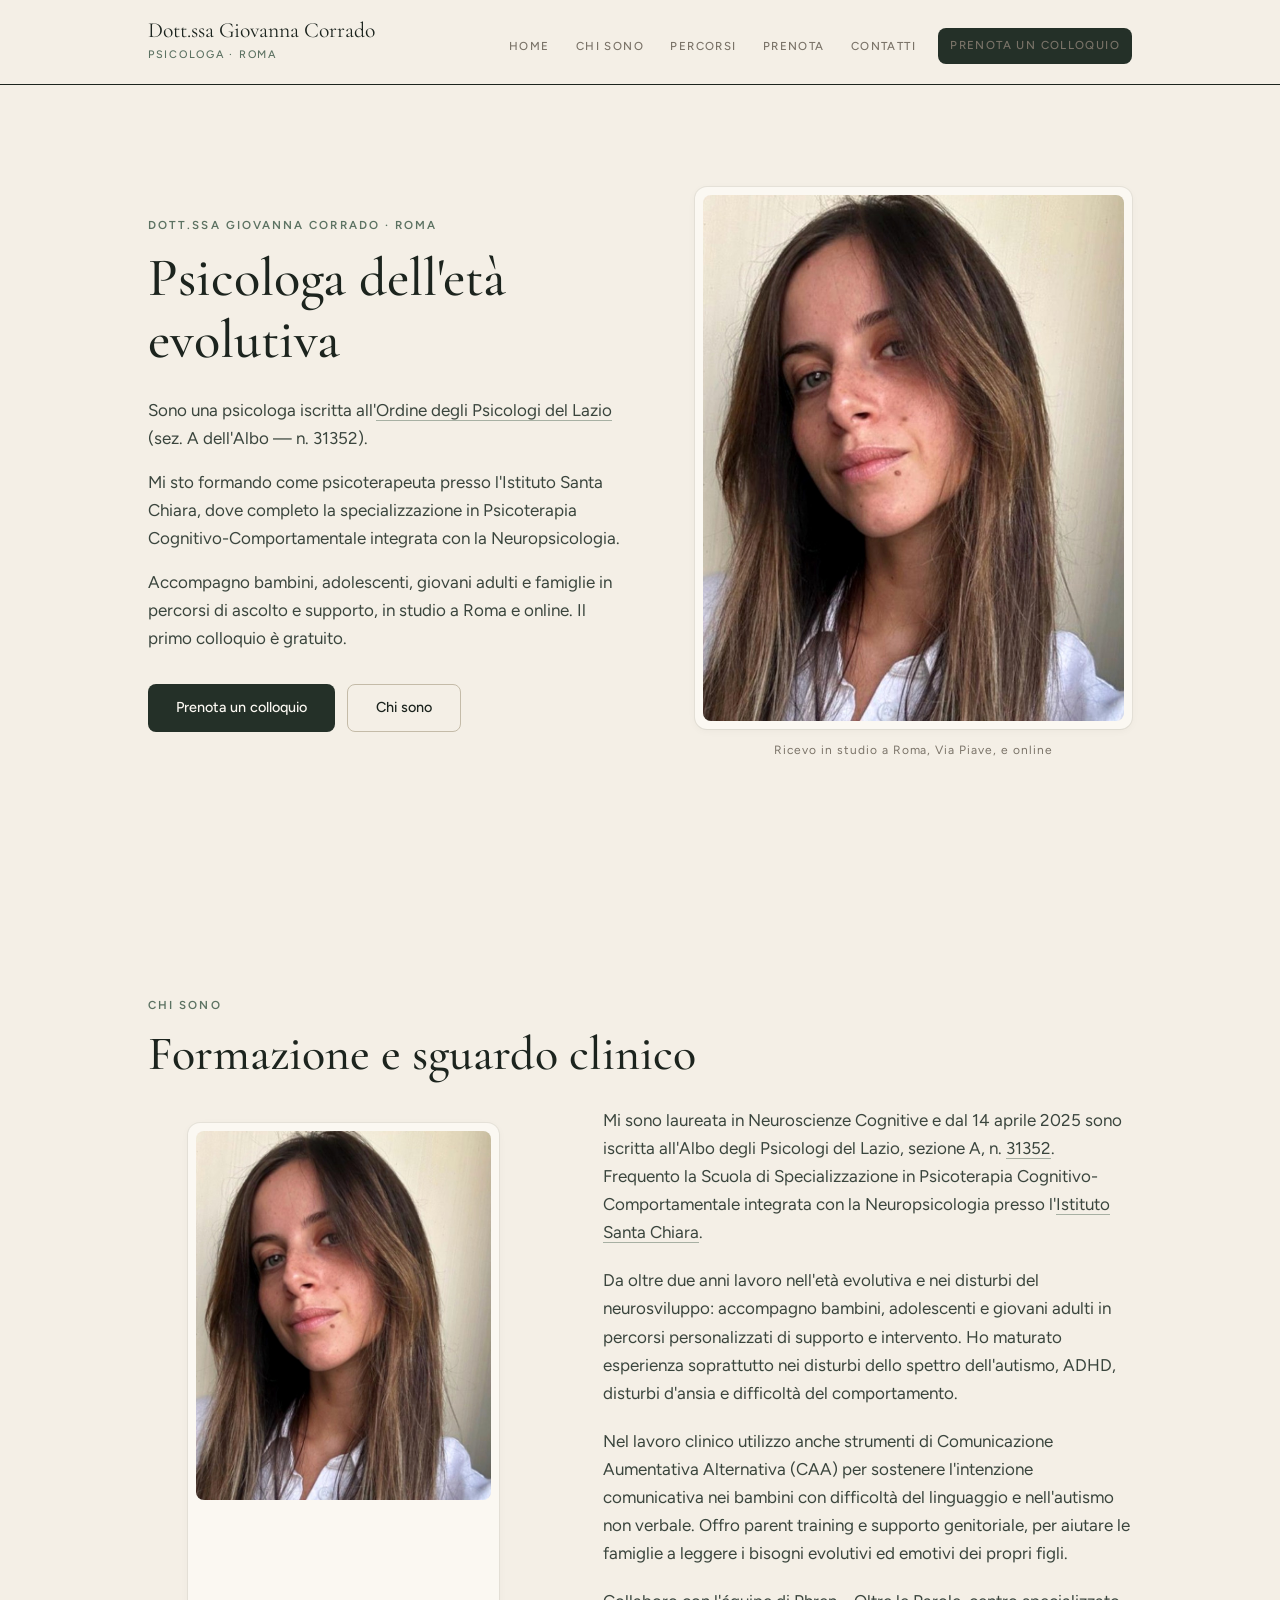
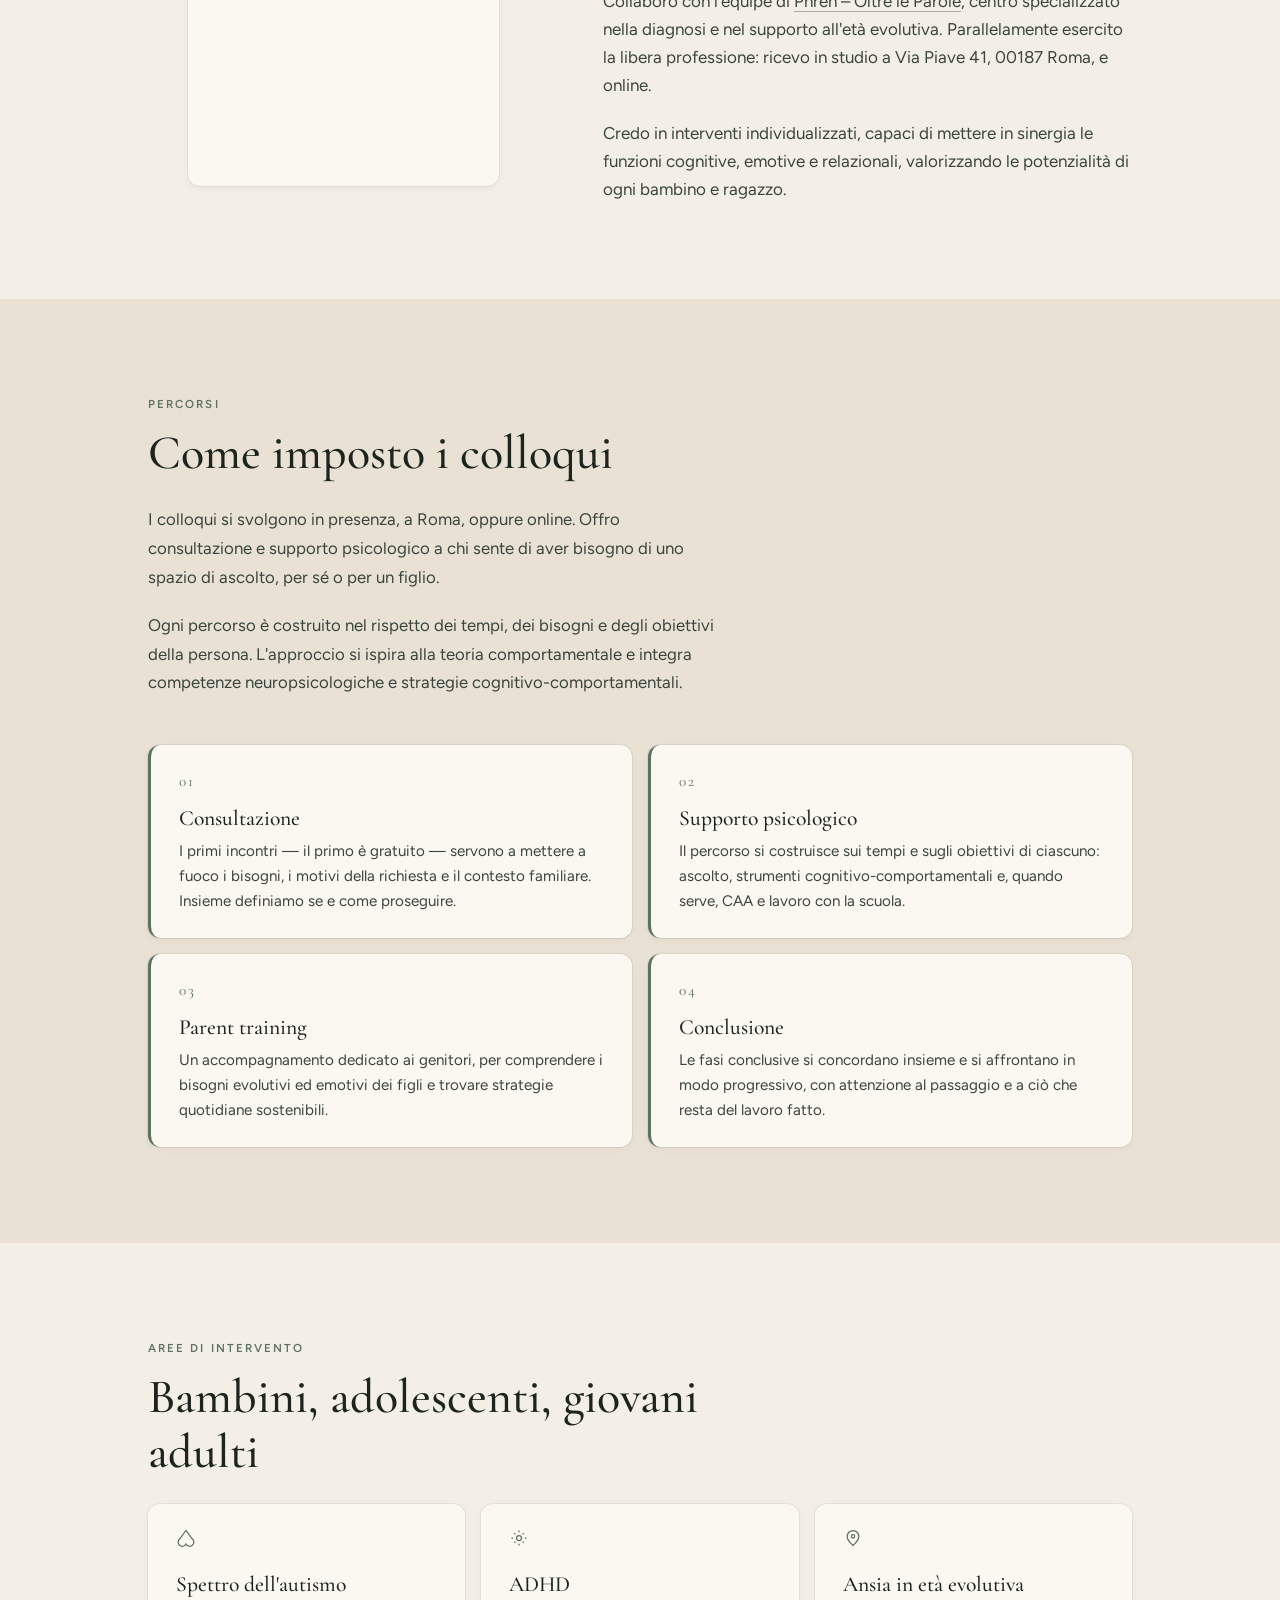
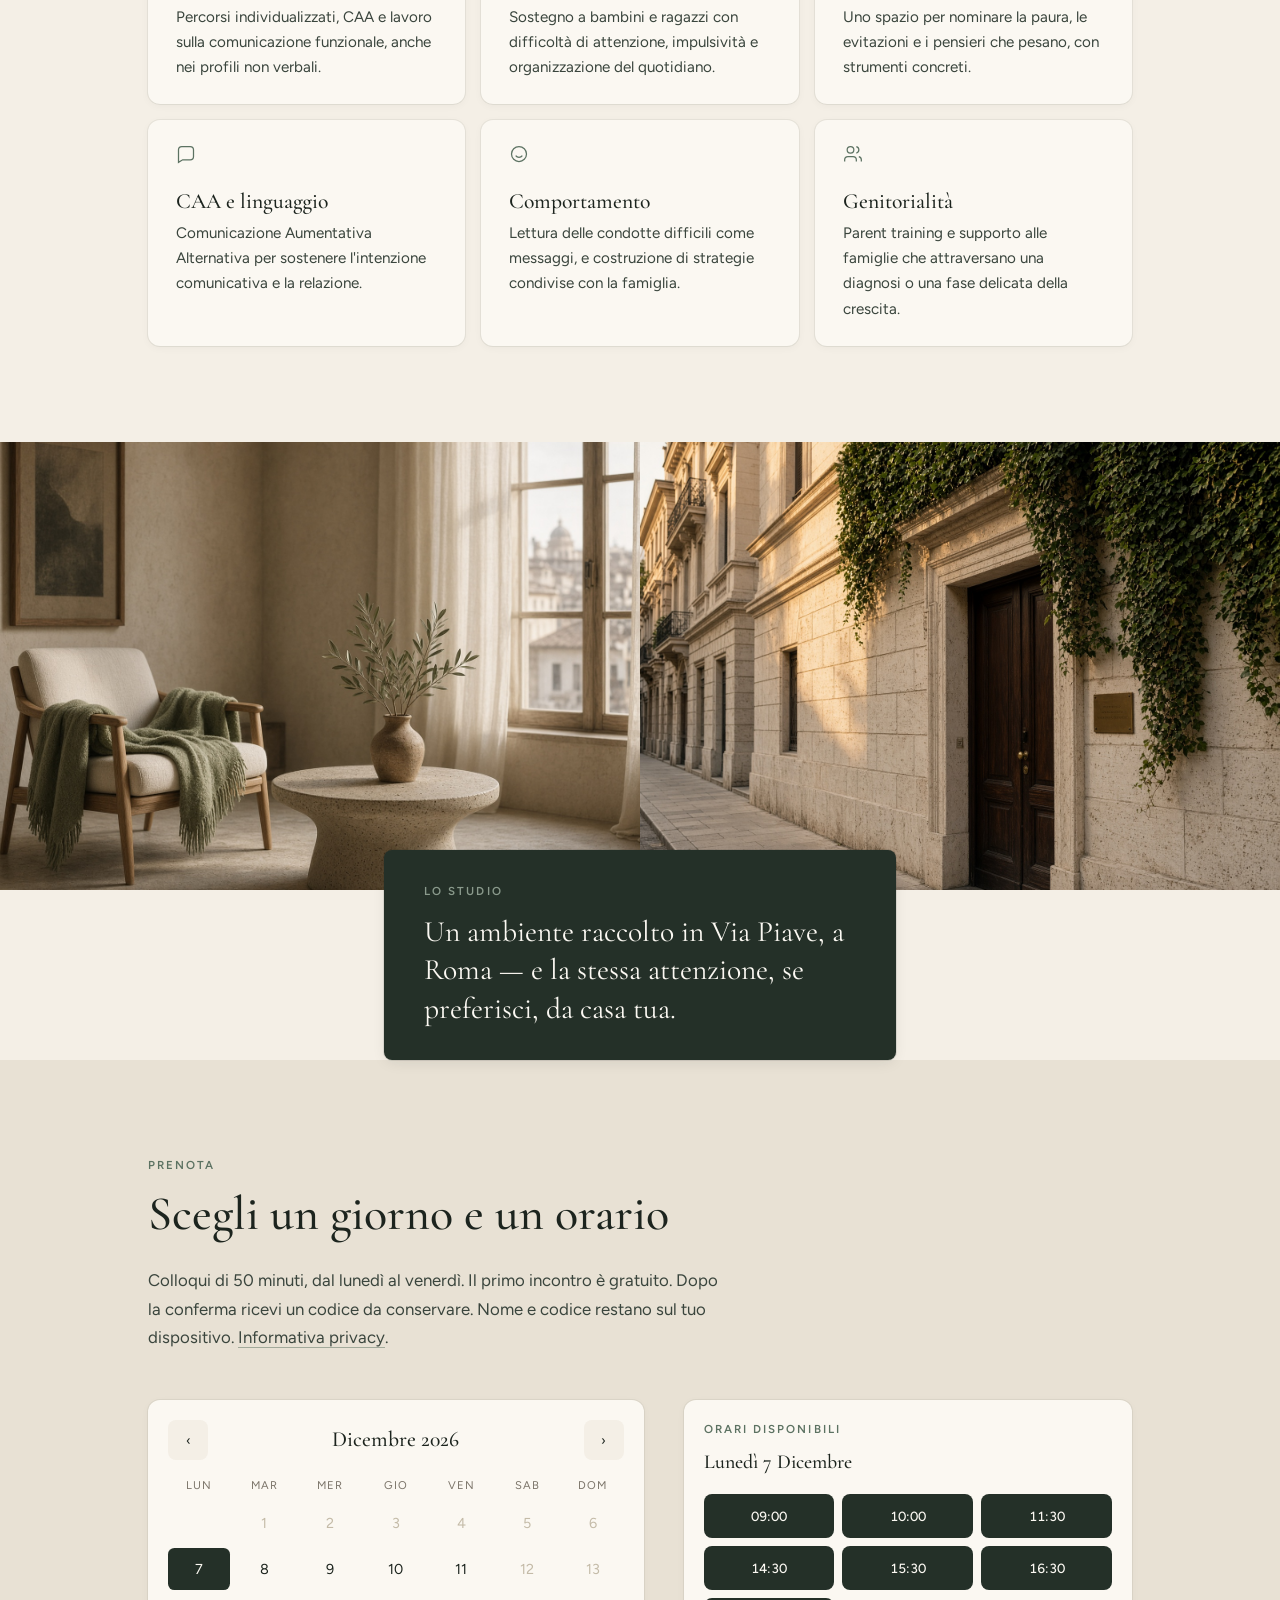
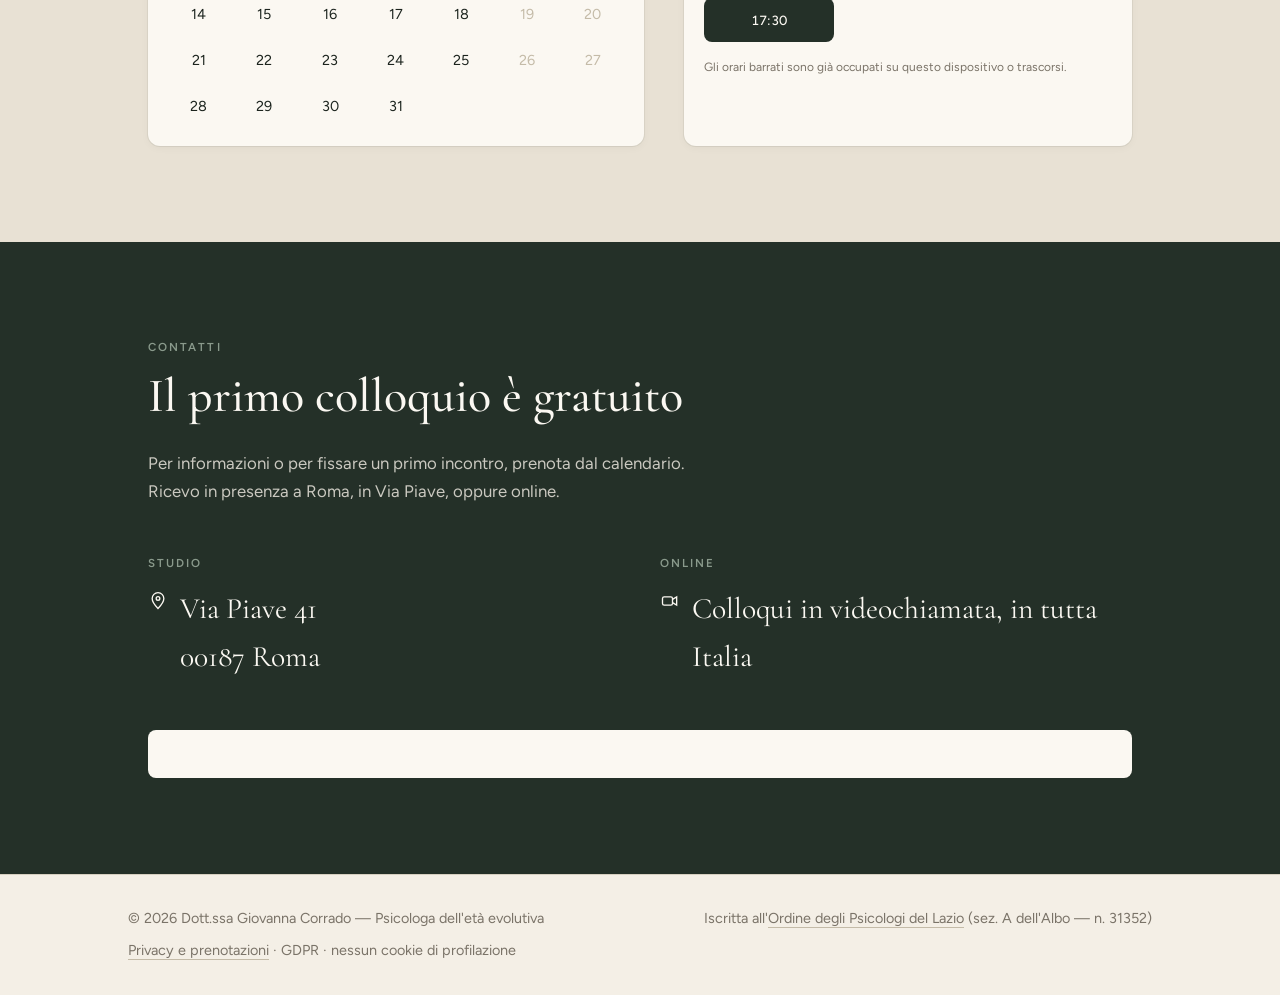
==== index.html @ 9703674b "Pubblica il sito della Dott.ssa Giovanna Corrado Landing, calendario di prenotazione, informativa pr" ====
<!DOCTYPE html>
<html lang="it">
<head>
  <meta charset="utf-8" />
  <meta name="viewport" content="width=device-width, initial-scale=1" />
  <title>Giovanna Corrado — Psicologa</title>
  <meta name="description" content="Dott.ssa Giovanna Corrado, psicologa dell'età evolutiva a Roma. Sostegno per bambini, adolescenti, giovani adulti e famiglie. Studio in Via Piave e colloqui online. Primo colloquio gratuito." />
  <meta name="theme-color" content="#F4EFE6" />
  <link rel="icon" type="image/svg+xml" href="favicon.svg" />
  <meta property="og:title" content="Giovanna Corrado — Psicologa" />
  <meta property="og:description" content="Psicologa dell'età evolutiva a Roma. Primo colloquio gratuito, in studio e online." />
  <meta property="og:image" content="https://rapha987.github.io/giovanna-corrado-psicologa/og.jpg" />
  <meta property="og:type" content="website" />
  <link rel="preconnect" href="https://fonts.googleapis.com" />
  <link rel="preconnect" href="https://fonts.gstatic.com" crossorigin />
  <link href="https://fonts.googleapis.com/css2?family=Cormorant+Garamond:ital,wght@0,400;0,500;0,600;1,400&family=Figtree:ital,wght@0,400;0,500;0,600;1,400&display=swap" rel="stylesheet" />
  <link rel="stylesheet" href="css/site.css" />
</head>
<body>
  <header class="site-header" id="header">
    <div class="wrap header-inner">
      <a class="brand" href="#home">
        <div class="brand-name">Dott.ssa Giovanna Corrado</div>
        <div class="brand-meta">Psicologa · Roma</div>
      </a>
      <nav class="nav" aria-label="Principale">
        <a href="#home">Home</a>
        <a href="#chi-sono">Chi sono</a>
        <a href="#percorsi">Percorsi</a>
        <a href="#prenota">Prenota</a>
        <a href="#contatti">Contatti</a>
        <a class="btn btn-sm" href="#prenota" style="margin-left:.5rem">Prenota un colloquio</a>
      </nav>
      <button class="menu-btn" id="menu-btn" aria-label="Apri menu" aria-expanded="false">
        <svg width="20" height="20" viewBox="0 0 24 24" fill="none" stroke="currentColor" stroke-width="1.7"><path d="M4 6h16M4 12h16M4 18h16"/></svg>
      </button>
    </div>
    <div class="mobile-nav" id="mobile-nav">
      <a href="#home">Home</a>
      <a href="#chi-sono">Chi sono</a>
      <a href="#percorsi">Percorsi</a>
      <a href="#prenota">Prenota</a>
      <a href="#contatti">Contatti</a>
      <a class="btn" href="#prenota">Prenota un colloquio</a>
    </div>
  </header>

  <main>
    <section class="hero" id="home">
      <div class="hero-copy">
        <p class="kicker">Dott.ssa Giovanna Corrado · Roma</p>
        <h1>Psicologa dell'età evolutiva</h1>
        <div class="copy">
          <p>Sono una psicologa iscritta all'<a class="link" href="https://ordinepsicologilazio.it/albo/giovanna-corrado" target="_blank" rel="noreferrer">Ordine degli Psicologi del Lazio</a> (sez. A dell'Albo — n. 31352).</p>
          <p>Mi sto formando come psicoterapeuta presso l'Istituto Santa Chiara, dove completo la specializzazione in Psicoterapia Cognitivo-Comportamentale integrata con la Neuropsicologia.</p>
          <p>Accompagno bambini, adolescenti, giovani adulti e famiglie in percorsi di ascolto e supporto, in studio a Roma e online. Il primo colloquio è gratuito.</p>
        </div>
        <div class="hero-actions">
          <a class="btn btn-lg" href="#prenota">Prenota un colloquio</a>
          <a class="btn btn-lg btn-outline" href="#chi-sono">Chi sono</a>
        </div>
      </div>
      <figure class="portrait">
        <div class="frame">
          <img src="images/giovanna.jpg" alt="Ritratto della Dott.ssa Giovanna Corrado" />
        </div>
        <figcaption class="caption">Ricevo in studio a Roma, Via Piave, e online</figcaption>
      </figure>
    </section>

    <section class="section wrap" id="chi-sono">
      <p class="kicker">Chi sono</p>
      <h2>Formazione e sguardo clinico</h2>
      <div class="about-grid">
        <figure class="frame">
          <img src="images/giovanna.jpg" alt="Dott.ssa Giovanna Corrado" />
        </figure>
        <div class="stack">
          <p>Mi sono laureata in Neuroscienze Cognitive e dal 14 aprile 2025 sono iscritta all'Albo degli Psicologi del Lazio, sezione A, n. <a class="link" href="https://ordinepsicologilazio.it/albo/giovanna-corrado" target="_blank" rel="noreferrer">31352</a>. Frequento la Scuola di Specializzazione in Psicoterapia Cognitivo-Comportamentale integrata con la Neuropsicologia presso l'<a class="link" href="https://www.istitutosantachiara.it/" target="_blank" rel="noreferrer">Istituto Santa Chiara</a>.</p>
          <p>Da oltre due anni lavoro nell'età evolutiva e nei disturbi del neurosviluppo: accompagno bambini, adolescenti e giovani adulti in percorsi personalizzati di supporto e intervento. Ho maturato esperienza soprattutto nei disturbi dello spettro dell'autismo, ADHD, disturbi d'ansia e difficoltà del comportamento.</p>
          <p>Nel lavoro clinico utilizzo anche strumenti di Comunicazione Aumentativa Alternativa (CAA) per sostenere l'intenzione comunicativa nei bambini con difficoltà del linguaggio e nell'autismo non verbale. Offro parent training e supporto genitoriale, per aiutare le famiglie a leggere i bisogni evolutivi ed emotivi dei propri figli.</p>
          <p>Collaboro con l'équipe di <a class="link" href="https://www.phrenroma.it/" target="_blank" rel="noreferrer">Phren – Oltre le Parole</a>, centro specializzato nella diagnosi e nel supporto all'età evolutiva. Parallelamente esercito la libera professione: ricevo in studio a Via Piave 41, 00187 Roma, e online.</p>
          <p>Credo in interventi individualizzati, capaci di mettere in sinergia le funzioni cognitive, emotive e relazionali, valorizzando le potenzialità di ogni bambino e ragazzo.</p>
        </div>
      </div>
    </section>

    <section class="section dim" id="percorsi">
      <div class="wrap">
        <p class="kicker">Percorsi</p>
        <h2>Come imposto i colloqui</h2>
        <div class="stack lead" style="margin-bottom:3rem">
          <p>I colloqui si svolgono in presenza, a Roma, oppure online. Offro consultazione e supporto psicologico a chi sente di aver bisogno di uno spazio di ascolto, per sé o per un figlio.</p>
          <p>Ogni percorso è costruito nel rispetto dei tempi, dei bisogni e degli obiettivi della persona. L'approccio si ispira alla teoria comportamentale e integra competenze neuropsicologiche e strategie cognitivo-comportamentali.</p>
        </div>
        <div class="cards-2">
          <article class="card card-step"><p class="step-n">01</p><h3>Consultazione</h3><p>I primi incontri — il primo è gratuito — servono a mettere a fuoco i bisogni, i motivi della richiesta e il contesto familiare. Insieme definiamo se e come proseguire.</p></article>
          <article class="card card-step"><p class="step-n">02</p><h3>Supporto psicologico</h3><p>Il percorso si costruisce sui tempi e sugli obiettivi di ciascuno: ascolto, strumenti cognitivo-comportamentali e, quando serve, CAA e lavoro con la scuola.</p></article>
          <article class="card card-step"><p class="step-n">03</p><h3>Parent training</h3><p>Un accompagnamento dedicato ai genitori, per comprendere i bisogni evolutivi ed emotivi dei figli e trovare strategie quotidiane sostenibili.</p></article>
          <article class="card card-step"><p class="step-n">04</p><h3>Conclusione</h3><p>Le fasi conclusive si concordano insieme e si affrontano in modo progressivo, con attenzione al passaggio e a ciò che resta del lavoro fatto.</p></article>
        </div>
      </div>
    </section>

    <section class="section wrap" id="aree">
      <p class="kicker">Aree di intervento</p>
      <h2>Bambini, adolescenti, giovani adulti</h2>
      <div class="cards-3">
        <article class="card"><svg class="icon" viewBox="0 0 24 24" fill="none" stroke="currentColor" stroke-width="1.5"><path d="M19.44 12.99 12 3 4.56 12.99a5 5 0 1 0 7.44 6.3 5 5 0 1 0 7.44-6.3Z"/></svg><h3>Spettro dell'autismo</h3><p>Percorsi individualizzati, CAA e lavoro sulla comunicazione funzionale, anche nei profili non verbali.</p></article>
        <article class="card"><svg class="icon" viewBox="0 0 24 24" fill="none" stroke="currentColor" stroke-width="1.5"><circle cx="12" cy="12" r="3"/><path d="M12 3v2M12 19v2M5 12H3M21 12h-2M6.3 6.3l1.4 1.4M16.3 16.3l1.4 1.4M17.7 6.3l-1.4 1.4M7.7 16.3l-1.4 1.4"/></svg><h3>ADHD</h3><p>Sostegno a bambini e ragazzi con difficoltà di attenzione, impulsività e organizzazione del quotidiano.</p></article>
        <article class="card"><svg class="icon" viewBox="0 0 24 24" fill="none" stroke="currentColor" stroke-width="1.5"><path d="M12 3a7 7 0 0 1 7 7c0 5-7 11-7 11S5 15 5 10a7 7 0 0 1 7-7Z"/><circle cx="12" cy="10" r="2"/></svg><h3>Ansia in età evolutiva</h3><p>Uno spazio per nominare la paura, le evitazioni e i pensieri che pesano, con strumenti concreti.</p></article>
        <article class="card"><svg class="icon" viewBox="0 0 24 24" fill="none" stroke="currentColor" stroke-width="1.5"><path d="M21 15a4 4 0 0 1-4 4H8l-5 3V7a4 4 0 0 1 4-4h10a4 4 0 0 1 4 4z"/></svg><h3>CAA e linguaggio</h3><p>Comunicazione Aumentativa Alternativa per sostenere l'intenzione comunicativa e la relazione.</p></article>
        <article class="card"><svg class="icon" viewBox="0 0 24 24" fill="none" stroke="currentColor" stroke-width="1.5"><path d="M8 14s1.5 2 4 2 4-2 4-2"/><path d="M9 9h.01M15 9h.01"/><circle cx="12" cy="12" r="9"/></svg><h3>Comportamento</h3><p>Lettura delle condotte difficili come messaggi, e costruzione di strategie condivise con la famiglia.</p></article>
        <article class="card"><svg class="icon" viewBox="0 0 24 24" fill="none" stroke="currentColor" stroke-width="1.5"><path d="M16 21v-2a4 4 0 0 0-4-4H6a4 4 0 0 0-4 4v2"/><circle cx="9" cy="7" r="4"/><path d="M22 21v-2a4 4 0 0 0-3-3.87M16 3.13a4 4 0 0 1 0 7.75"/></svg><h3>Genitorialità</h3><p>Parent training e supporto alle famiglie che attraversano una diagnosi o una fase delicata della crescita.</p></article>
      </div>
    </section>

    <section class="band" aria-label="Lo studio">
      <div class="band-imgs">
        <img src="images/studio.jpg" alt="Lo studio: luce naturale, poltrona in legno e un ramo d'ulivo" />
        <img src="images/roma.jpg" alt="Ingresso dello studio in una via di Roma" />
      </div>
      <div class="wrap">
        <div class="band-card">
          <p class="kicker">Lo studio</p>
          <p class="quote">Un ambiente raccolto in Via Piave, a Roma — e la stessa attenzione, se preferisci, da casa tua.</p>
        </div>
      </div>
    </section>

    <section class="section dim" id="prenota">
      <div class="wrap">
        <p class="kicker">Prenota</p>
        <h2>Scegli un giorno e un orario</h2>
        <p class="lead" style="margin-bottom:3rem">Colloqui di 50 minuti, dal lunedì al venerdì. Il primo incontro è gratuito. Dopo la conferma ricevi un codice da conservare. Nome e codice restano sul tuo dispositivo. <a class="link" href="privacy.html">Informativa privacy</a>.</p>
        <div class="book-grid">
          <div class="cal">
            <div class="cal-head">
              <button class="cal-nav" id="prev-m" aria-label="Mese precedente">‹</button>
              <h3 id="cal-title">Calendario</h3>
              <button class="cal-nav" id="next-m" aria-label="Mese successivo">›</button>
            </div>
            <div class="dow" id="dow"></div>
            <div class="days" id="cal-days"></div>
          </div>
          <div class="cal">
            <p class="kicker">Orari disponibili</p>
            <h3 id="slot-title" style="text-transform:capitalize">Seleziona un giorno</h3>
            <div class="slots" id="slots"></div>
            <p class="hint" id="slot-hint"></p>
          </div>
        </div>
        <div class="cal mine" id="mine-wrap" hidden>
          <p class="kicker">Le tue prenotazioni</p>
          <ul id="mine-list" style="list-style:none;padding:0;margin:0"></ul>
          <p class="hint">Annulla toglie lo slot da questo dispositivo. <button type="button" id="clear-local" style="background:none;border:0;padding:0;color:inherit;text-decoration:underline;text-underline-offset:2px">Rimuovi i dati da questo dispositivo</button>.</p>
        </div>
      </div>
    </section>

    <section class="section contact" id="contatti">
      <div class="wrap">
        <p class="kicker">Contatti</p>
        <h2>Il primo colloquio è gratuito</h2>
        <p class="lead">Per informazioni o per fissare un primo incontro, prenota dal calendario. Ricevo in presenza a Roma, in Via Piave, oppure online.</p>
        <div class="contact-grid">
          <div>
            <p class="kicker">Studio</p>
            <a href="https://www.google.com/maps/search/?api=1&query=Via+Piave+41+00187+Roma" target="_blank" rel="noreferrer">
              <svg width="20" height="20" viewBox="0 0 24 24" fill="none" stroke="currentColor" stroke-width="1.6" style="margin-top:.4rem;flex-shrink:0"><path d="M12 21s7-7.2 7-12a7 7 0 1 0-14 0c0 4.8 7 12 7 12z"/><circle cx="12" cy="9" r="2.2"/></svg>
              <span>Via Piave 41<br />00187 Roma</span>
            </a>
          </div>
          <div>
            <p class="kicker">Online</p>
            <p class="big">
              <svg width="20" height="20" viewBox="0 0 24 24" fill="none" stroke="currentColor" stroke-width="1.6" style="margin-top:.4rem;flex-shrink:0"><path d="M15 10 20 7v10l-5-3"/><rect x="3" y="7" width="12" height="10" rx="2"/></svg>
              <span>Colloqui in videochiamata, in tutta Italia</span>
            </p>
          </div>
        </div>
        <a class="btn btn-lg btn-cream" href="#prenota" style="margin-top:3rem">Apri il calendario</a>
      </div>
    </section>
  </main>

  <footer class="footer">
    <div class="wrap">
      <div>
        <p>© 2026 Dott.ssa Giovanna Corrado — Psicologa dell'età evolutiva</p>
        <p style="margin-top:.5rem"><a href="privacy.html">Privacy e prenotazioni</a> · GDPR · nessun cookie di profilazione</p>
      </div>
      <p>Iscritta all'<a href="https://ordinepsicologilazio.it/albo/giovanna-corrado" target="_blank" rel="noreferrer">Ordine degli Psicologi del Lazio</a> (sez. A dell'Albo — n. 31352)</p>
    </div>
  </footer>

  <dialog id="book-dialog">
    <form method="dialog"><button class="close-x" aria-label="Chiudi">✕</button></form>
    <div id="form-view">
      <div class="dlg-head">
        <h2>Conferma l'appuntamento</h2>
        <p id="dlg-desc"></p>
      </div>
      <form id="book-form">
        <div class="field">
          <label>Tipo di colloquio</label>
          <div id="kinds"></div>
        </div>
        <div class="field">
          <label>Modalità</label>
          <div class="mods" id="mods"></div>
        </div>
        <div class="field">
          <label for="guest-name">Nome</label>
          <input id="guest-name" name="name" autocomplete="name" required />
          <span class="hint">Resta solo su questo dispositivo. Non viene inviato allo studio.</span>
        </div>
        <label class="consent">
          <input id="privacy-consent" type="checkbox" required />
          <span>Ho letto l'<a class="link" href="privacy.html" target="_blank" rel="noreferrer">informativa privacy</a> e acconsento a riservare lo slot. Il nome resta sul mio dispositivo.</span>
        </label>
        <button class="btn" type="submit" style="width:100%;margin-top:1rem">Prenota lo slot</button>
      </form>
    </div>
    <div id="ok-view" hidden>
      <div class="dlg-head">
        <h2>Prenotazione confermata</h2>
        <p>Conserva il codice.</p>
      </div>
      <div class="check">✓</div>
      <p class="code" id="ok-code"></p>
      <p id="ok-copy" style="text-transform:capitalize"></p>
      <p class="hint">In agenda resta il promemoria sul tuo dispositivo. <a class="link" href="privacy.html">Informativa privacy</a>.</p>
      <form method="dialog"><button class="btn" style="width:100%;margin-top:1.5rem">Chiudi</button></form>
    </div>
  </dialog>

  <script>
    const header = document.getElementById("header");
    const btn = document.getElementById("menu-btn");
    const nav = document.getElementById("mobile-nav");
    window.addEventListener("scroll", () => header.classList.toggle("is-scrolled", window.scrollY > 12), { passive: true });
    btn.addEventListener("click", () => {
      const open = nav.classList.toggle("open");
      btn.setAttribute("aria-expanded", String(open));
    });
    nav.querySelectorAll("a").forEach((a) => a.addEventListener("click", () => nav.classList.remove("open")));
  </script>
  <script src="js/booking.js"></script>
</body>
</html>
---- css/site.css ----
:root {
  --paper: #f4efe6;
  --paper-dim: #e8e1d4;
  --cream: #fbf8f2;
  --ink: #1c241e;
  --ink-soft: #3a453d;
  --muted: #7a7368;
  --sage: #5c7262;
  --sage-soft: #8a9a8c;
  --forest: #243028;
  --forest-fg: #f4efe6;
  --line: #d6cfc0;
  --line-strong: #c4bba8;
  --shadow: 0 0 0 1px rgb(28 36 30 / 0.06), 0 1px 2px -1px rgb(28 36 30 / 0.06), 0 2px 8px 0 rgb(28 36 30 / 0.04);
  --shadow-hover: 0 0 0 1px rgb(28 36 30 / 0.1), 0 4px 16px -4px rgb(28 36 30 / 0.12);
  --display: "Cormorant Garamond", ui-serif, Georgia, serif;
  --sans: "Figtree", ui-sans-serif, system-ui, sans-serif;
  --ease: cubic-bezier(0.23, 1, 0.32, 1);
}
*, *::before, *::after { box-sizing: border-box; }
html { scroll-behavior: smooth; overflow-x: hidden; }
body {
  margin: 0;
  background: var(--paper);
  color: var(--ink-soft);
  font-family: var(--sans);
  font-size: 1.0625rem;
  line-height: 1.65;
  overflow-x: hidden;
  -webkit-font-smoothing: antialiased;
}
img { max-width: 100%; display: block; }
a { color: inherit; }
h1, h2, h3 { font-family: var(--display); font-weight: 500; color: var(--ink); line-height: 1.15; margin: 0; }
p { margin: 0; }
button { font-family: inherit; cursor: pointer; }
button:disabled { cursor: not-allowed; }
.wrap { max-width: 64rem; margin: 0 auto; padding: 0 1.25rem; }
.kicker {
  margin: 0 0 0.75rem;
  font-size: 0.72rem;
  font-weight: 600;
  letter-spacing: 0.18em;
  text-transform: uppercase;
  color: var(--sage);
}
.lead { max-width: 36rem; font-size: 1.05rem; line-height: 1.7; }
.link { text-decoration: underline; text-underline-offset: 4px; text-decoration-color: color-mix(in srgb, var(--sage) 50%, transparent); }
.link:hover { text-decoration-color: var(--sage); }

.site-header {
  position: fixed; inset: 0 0 auto 0; z-index: 40;
  border-bottom: 1px solid var(--ink);
  background: color-mix(in srgb, var(--paper) 95%, transparent);
  backdrop-filter: blur(8px);
  padding: 1.25rem 0;
  transition: padding 0.25s var(--ease), border-color 0.25s var(--ease);
}
.site-header.is-scrolled { padding: 0.75rem 0; border-color: var(--line); }
.header-inner { display: flex; align-items: flex-end; justify-content: space-between; gap: 1rem; }
.brand { text-decoration: none; min-width: 0; }
.brand-name { font-family: var(--display); font-size: 1.35rem; line-height: 1; color: var(--ink); }
.brand-meta { margin-top: 0.25rem; font-size: 0.68rem; font-weight: 500; letter-spacing: 0.16em; text-transform: uppercase; color: var(--sage); }
.nav { display: none; align-items: flex-end; gap: 0.15rem; }
.nav a {
  padding: 0.5rem 0.75rem;
  font-size: 0.72rem; font-weight: 500; letter-spacing: 0.12em; text-transform: uppercase;
  color: var(--muted); text-decoration: none;
}
.nav a:hover { color: var(--ink); }
.menu-btn {
  display: grid; place-items: center;
  width: 2.75rem; height: 2.75rem;
  border: 1px solid var(--line-strong); border-radius: 0.5rem;
  background: transparent; color: var(--ink);
}
.mobile-nav { display: none; border-top: 1px solid var(--line); background: var(--paper); padding: 1.5rem 1.25rem; }
.mobile-nav.open { display: flex; flex-direction: column; gap: 0.25rem; }
.mobile-nav a { padding: 0.75rem; border-radius: 0.5rem; text-decoration: none; color: var(--ink); font-weight: 500; }
.mobile-nav a:hover { background: var(--paper-dim); }

.btn {
  display: inline-flex; align-items: center; justify-content: center; gap: 0.5rem;
  height: 2.75rem; padding: 0 1.25rem; border: 0; border-radius: 0.5rem;
  background: var(--forest); color: var(--cream); font-size: 0.9rem; font-weight: 500;
  text-decoration: none; transition: background-color 0.15s var(--ease), transform 0.15s var(--ease);
}
.btn:hover { background: var(--ink); }
.btn:active { transform: scale(0.96); }
.btn:disabled { opacity: 0.5; }
.btn-lg { height: 3rem; padding: 0 1.75rem; }
.btn-sm { height: 2.25rem; padding: 0 0.75rem; font-size: 0.75rem; }
.btn-outline {
  background: transparent; color: var(--ink); border: 1px solid var(--line-strong);
}
.btn-outline:hover { background: var(--paper-dim); }
.btn-cream { background: var(--cream); color: var(--forest); }
.btn-cream:hover { background: var(--paper); }

.hero {
  display: grid; gap: 2.5rem; align-items: center;
  min-height: 100svh; padding: 8rem 1.25rem 4rem; max-width: 64rem; margin: 0 auto;
}
.hero h1 { font-size: clamp(2.4rem, 5vw, 3.4rem); }
.hero .copy { margin-top: 1.5rem; max-width: 36rem; display: grid; gap: 1rem; }
.hero-actions { margin-top: 2rem; display: flex; flex-wrap: wrap; gap: 0.75rem; }
.portrait { margin: 0 auto; width: 100%; max-width: 28rem; }
.frame { background: var(--cream); padding: 0.5rem; border-radius: 0.75rem; box-shadow: var(--shadow); }
.frame img { width: 100%; aspect-ratio: 4/5; object-fit: cover; object-position: center 18%; border-radius: 0.5rem; }
.caption { margin-top: 0.75rem; text-align: center; font-size: 0.75rem; letter-spacing: 0.08em; color: var(--muted); }

.section { padding: 6rem 1.25rem; scroll-margin-top: 8rem; }
.section h2 { font-size: clamp(2rem, 4vw, 3rem); margin-bottom: 1.5rem; max-width: 36rem; }
.dim { background: var(--paper-dim); }
.about-grid, .book-grid { display: grid; gap: 2.5rem; }
.stack { display: grid; gap: 1.25rem; }

.cards-2 { display: grid; gap: 1rem; }
.cards-3 { display: grid; gap: 1rem; }
.card {
  background: var(--cream); border-radius: 0.75rem; padding: 1.5rem 1.75rem; box-shadow: var(--shadow);
}
.card-step { border-left: 3px solid var(--sage); transition: transform 0.25s var(--ease), box-shadow 0.25s var(--ease); }
.card-step:hover { transform: translateY(-2px); box-shadow: var(--shadow-hover); }
.step-n { font-family: var(--display); letter-spacing: 0.16em; color: var(--sage); font-size: 0.9rem; margin-bottom: 0.75rem; }
.card h3 { font-size: 1.35rem; margin-bottom: 0.5rem; }
.card p { font-size: 0.95rem; }
.icon { width: 1.25rem; height: 1.25rem; color: var(--sage); margin-bottom: 1rem; }

.band { position: relative; }
.band-imgs { display: grid; }
.band-imgs img { width: 100%; height: 18rem; object-fit: cover; }
.band-card {
  position: relative; z-index: 2; margin: -2.5rem auto 0; max-width: 32rem;
  background: var(--forest); color: var(--forest-fg);
  border-radius: 0.5rem; padding: 2rem 2.5rem; box-shadow: var(--shadow-hover);
}
.band-card .kicker { color: var(--sage-soft); }
.band-card p.quote { font-family: var(--display); font-size: clamp(1.4rem, 3vw, 1.85rem); line-height: 1.3; color: var(--cream); }

.cal { background: var(--cream); border-radius: 0.75rem; padding: 1.25rem; box-shadow: var(--shadow); }
.cal-head { display: flex; align-items: center; justify-content: space-between; margin-bottom: 1rem; }
.cal-head h3 { font-size: 1.35rem; text-transform: capitalize; }
.cal-nav { display: grid; place-items: center; width: 2.5rem; height: 2.5rem; border: 0; border-radius: 0.5rem; background: var(--paper); color: var(--ink); }
.dow, .days { display: grid; grid-template-columns: repeat(7, 1fr); gap: 0.25rem; text-align: center; }
.dow { font-size: 0.7rem; letter-spacing: 0.08em; text-transform: uppercase; color: var(--muted); margin-bottom: 0.5rem; }
.day {
  height: 2.6rem; border: 0; border-radius: 0.4rem; background: transparent; color: var(--ink); font-size: 0.9rem;
}
.day:hover:not(:disabled) { background: var(--paper-dim); }
.day.is-selected { background: var(--forest); color: var(--cream); }
.day:disabled { color: var(--line-strong); }
.slots { display: grid; grid-template-columns: repeat(2, 1fr); gap: 0.5rem; margin-top: 1.25rem; }
.slot {
  height: 2.75rem; border: 0; border-radius: 0.5rem;
  background: var(--forest); color: var(--cream); font-variant-numeric: tabular-nums; font-weight: 500;
}
.slot:hover:not(:disabled) { background: var(--ink); }
.slot:disabled { background: var(--paper-dim); color: var(--muted); text-decoration: line-through; }
.hint { margin-top: 1rem; font-size: 0.75rem; color: var(--muted); }

.mine { margin-top: 2.5rem; }
.mine li {
  display: flex; flex-direction: column; gap: 0.75rem;
  padding: 1rem 0; border-bottom: 1px solid var(--line);
}
.mine li:first-child { border-top: 1px solid var(--line); }

.contact { background: var(--forest); color: var(--forest-fg); }
.contact .kicker { color: var(--sage-soft); }
.contact h2 { color: var(--cream); }
.contact .lead { color: color-mix(in srgb, var(--forest-fg) 80%, transparent); margin-bottom: 3rem; }
.contact-grid { display: grid; gap: 2.5rem; }
.contact a, .contact .big { font-family: var(--display); font-size: clamp(1.4rem, 3vw, 1.85rem); color: var(--cream); text-decoration: none; display: flex; gap: 0.75rem; align-items: flex-start; }
.contact a:hover { color: var(--sage-soft); }

.footer {
  border-top: 1px solid var(--line); padding: 2rem 1.25rem;
  display: flex; flex-direction: column; gap: 1rem; color: var(--muted); font-size: 0.9rem;
}
.footer .wrap { display: flex; flex-direction: column; gap: 1rem; padding: 0; width: 100%; max-width: 64rem; }
.footer a { text-decoration: underline; text-underline-offset: 4px; text-decoration-color: var(--line-strong); }
.footer a:hover { color: var(--ink); }

dialog {
  width: calc(100% - 2rem); max-width: 32rem; max-height: min(90dvh, 42rem);
  border: 0; border-radius: 0.75rem; padding: 1.5rem; background: var(--cream); color: var(--ink);
  box-shadow: var(--shadow-hover); overflow-y: auto;
}
dialog::backdrop { background: rgb(28 36 30 / 0.5); }
.dlg-head { margin-bottom: 1.25rem; padding-right: 2rem; }
.dlg-head h2 { font-size: 1.5rem; }
.dlg-head p { margin-top: 0.25rem; font-size: 0.9rem; }
.field { display: grid; gap: 0.4rem; margin-bottom: 1rem; }
.field label { font-size: 0.72rem; font-weight: 500; letter-spacing: 0.12em; text-transform: uppercase; color: var(--muted); }
.field input {
  height: 2.75rem; border: 1px solid var(--line); border-radius: 0.5rem; padding: 0 0.75rem;
  background: var(--paper); color: var(--ink); font: inherit;
}
.choice { display: flex; align-items: center; justify-content: space-between; width: 100%; min-height: 2.75rem; padding: 0.5rem 0.75rem; border: 1px solid var(--line); border-radius: 0.5rem; background: var(--cream); color: var(--ink-soft); text-align: left; font-size: 0.9rem; margin-bottom: 0.5rem; }
.choice.is-on { border-color: var(--forest); background: var(--paper); color: var(--ink); }
.mods { display: grid; grid-template-columns: 1fr 1fr; gap: 0.5rem; }
.consent { display: flex; gap: 0.75rem; align-items: flex-start; min-height: 2.75rem; padding: 0.75rem; border: 1px solid var(--line); border-radius: 0.5rem; background: var(--paper); font-size: 0.9rem; }
.consent input { margin-top: 0.2rem; accent-color: var(--forest); width: 1rem; height: 1rem; flex-shrink: 0; }
.close-x { position: absolute; top: 1rem; right: 1rem; border: 0; background: transparent; color: var(--muted); width: 2rem; height: 2rem; }
.code { font-family: var(--display); font-size: 2rem; font-variant-numeric: tabular-nums; color: var(--ink); margin: 1rem 0 0.5rem; }
.check { width: 3rem; height: 3rem; border-radius: 999px; background: var(--paper-dim); color: var(--sage); display: grid; place-items: center; }

.privacy-header { position: sticky; top: 0; z-index: 40; border-bottom: 1px solid var(--line); background: color-mix(in srgb, var(--paper) 95%, transparent); backdrop-filter: blur(8px); padding: 1rem 0; }
.chips { display: flex; flex-wrap: wrap; gap: 0.5rem; margin: 2.5rem 0 0; }
.chips a { border: 1px solid var(--line); background: var(--cream); border-radius: 0.5rem; padding: 0.5rem 0.75rem; font-size: 0.72rem; letter-spacing: 0.1em; text-transform: uppercase; text-decoration: none; color: var(--ink-soft); }
.privacy article { margin-top: 4rem; max-width: 36rem; }
.privacy article h2 { font-size: 1.85rem; margin-bottom: 1rem; }
.privacy ul { padding-left: 1.25rem; }

@media (min-width: 640px) {
  .cards-2 { grid-template-columns: 1fr 1fr; }
  .slots { grid-template-columns: repeat(3, 1fr); }
  .mine li { flex-direction: row; align-items: center; justify-content: space-between; }
  .contact-grid { grid-template-columns: 1fr 1fr; }
  .footer .wrap { flex-direction: row; justify-content: space-between; }
  .band-imgs img { height: 24rem; }
}
@media (min-width: 1024px) {
  .nav { display: flex; }
  .menu-btn { display: none; }
  .hero { grid-template-columns: 1.05fr 0.95fr; gap: 4rem; padding-top: 7rem; }
  .hero-copy { order: 1; }
  .portrait { order: 2; max-width: none; }
  .about-grid { grid-template-columns: 0.85fr 1.15fr; gap: 4rem; }
  .book-grid { grid-template-columns: 1.05fr 0.95fr; }
  .cards-3 { grid-template-columns: 1fr 1fr 1fr; }
  .band-imgs { grid-template-columns: 1fr 1fr; }
  .band-imgs img { height: 28rem; }
}
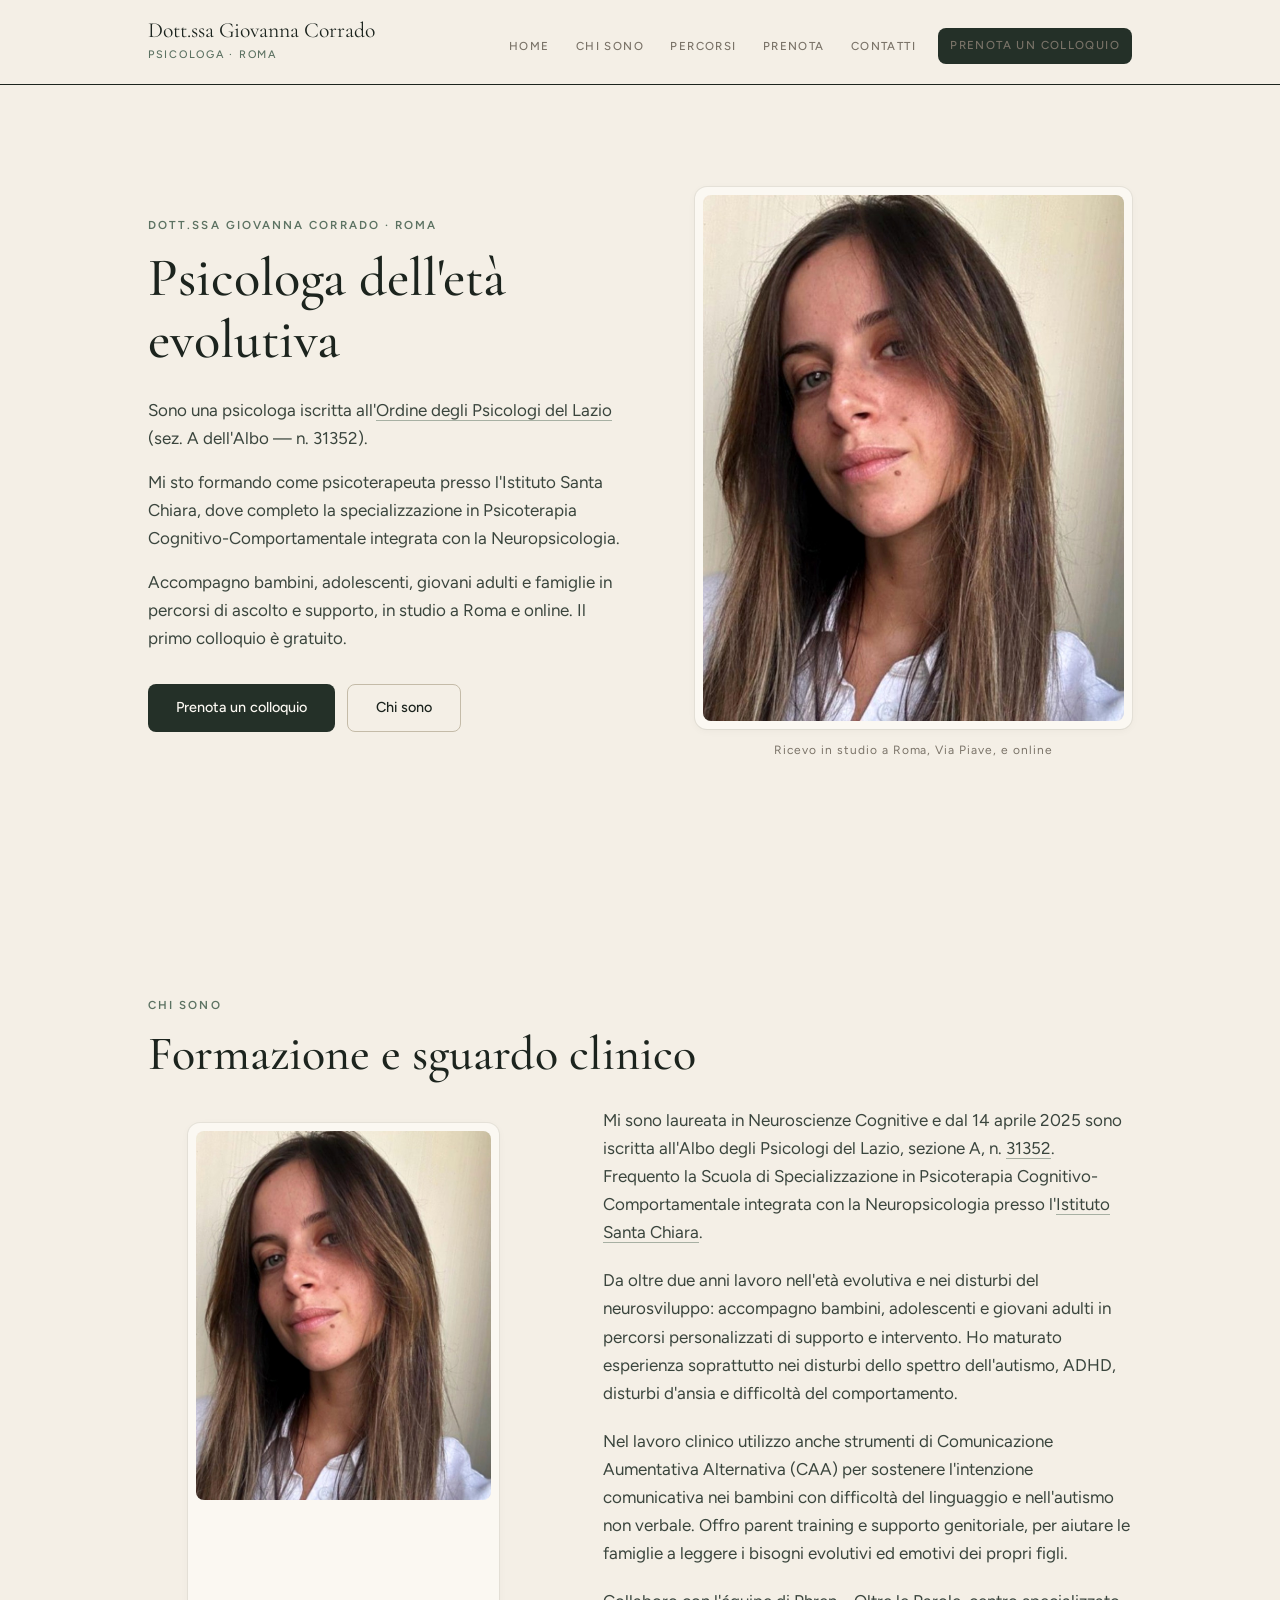
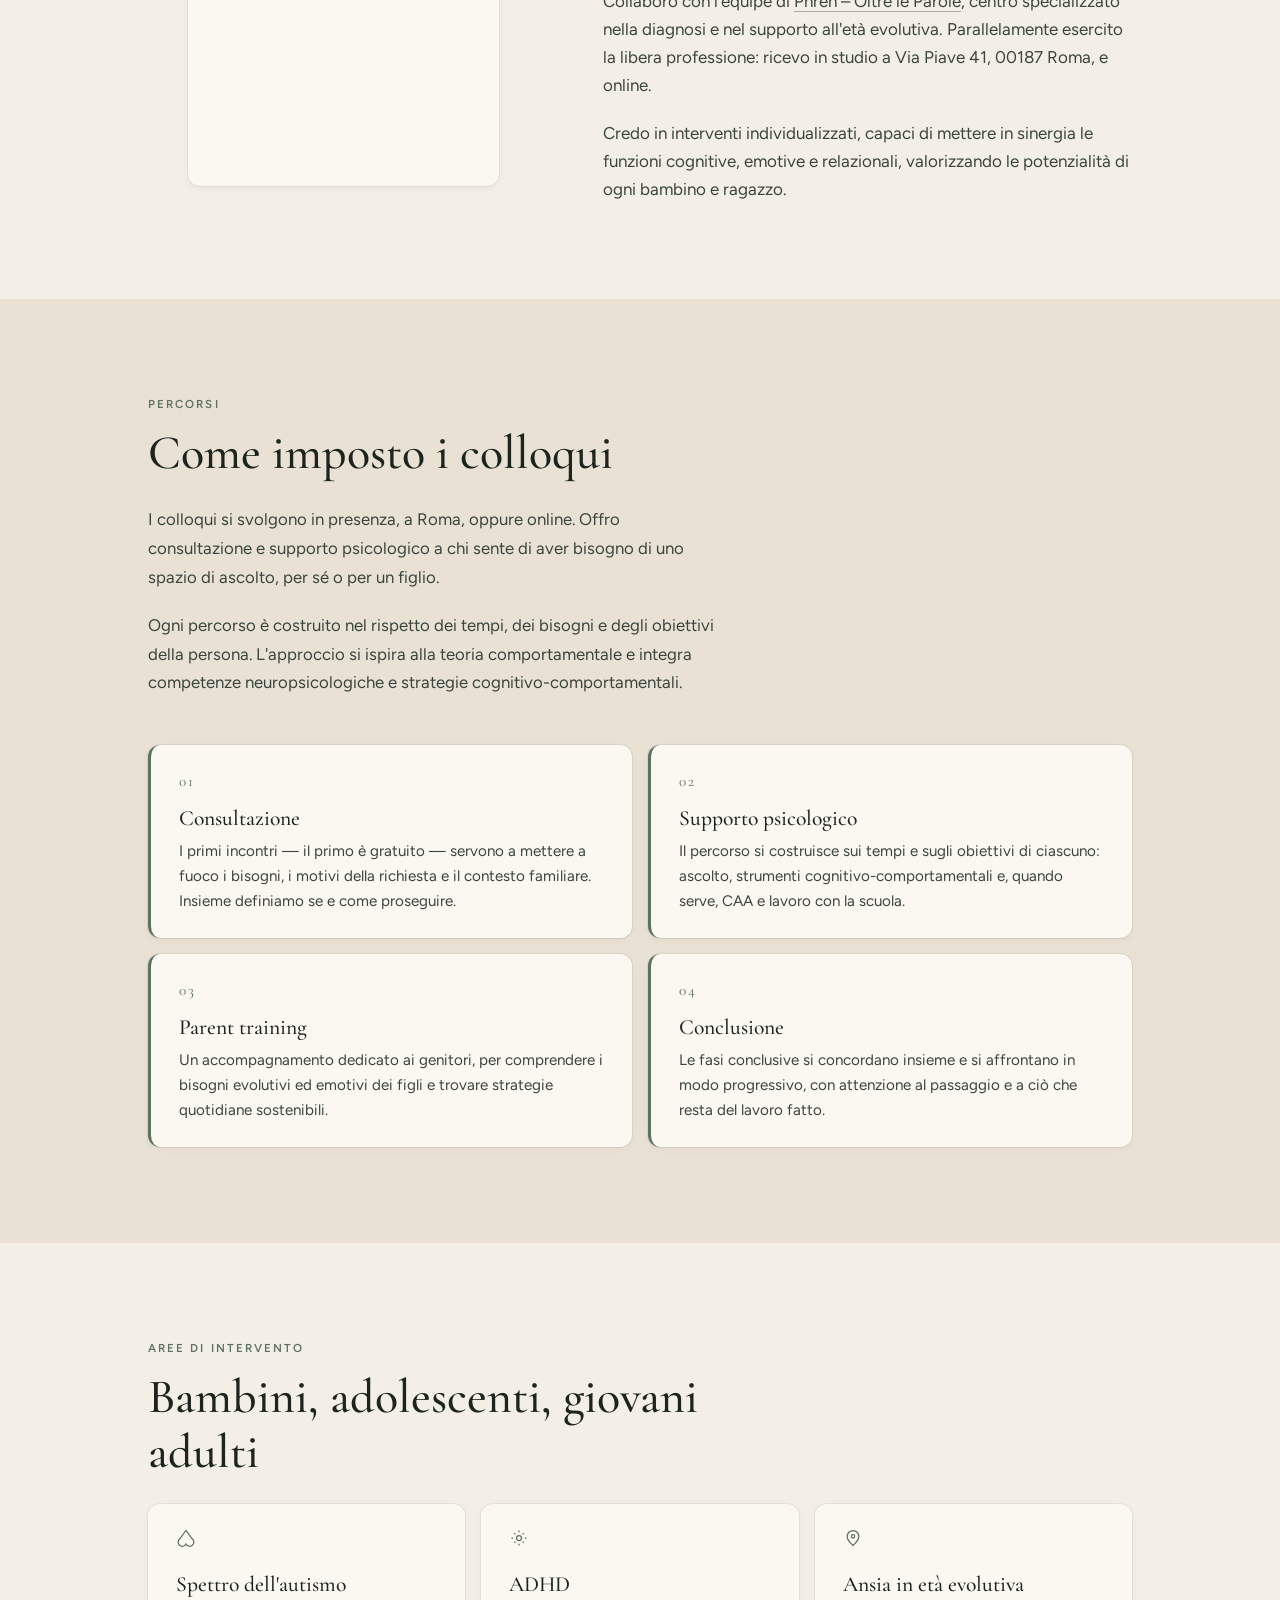
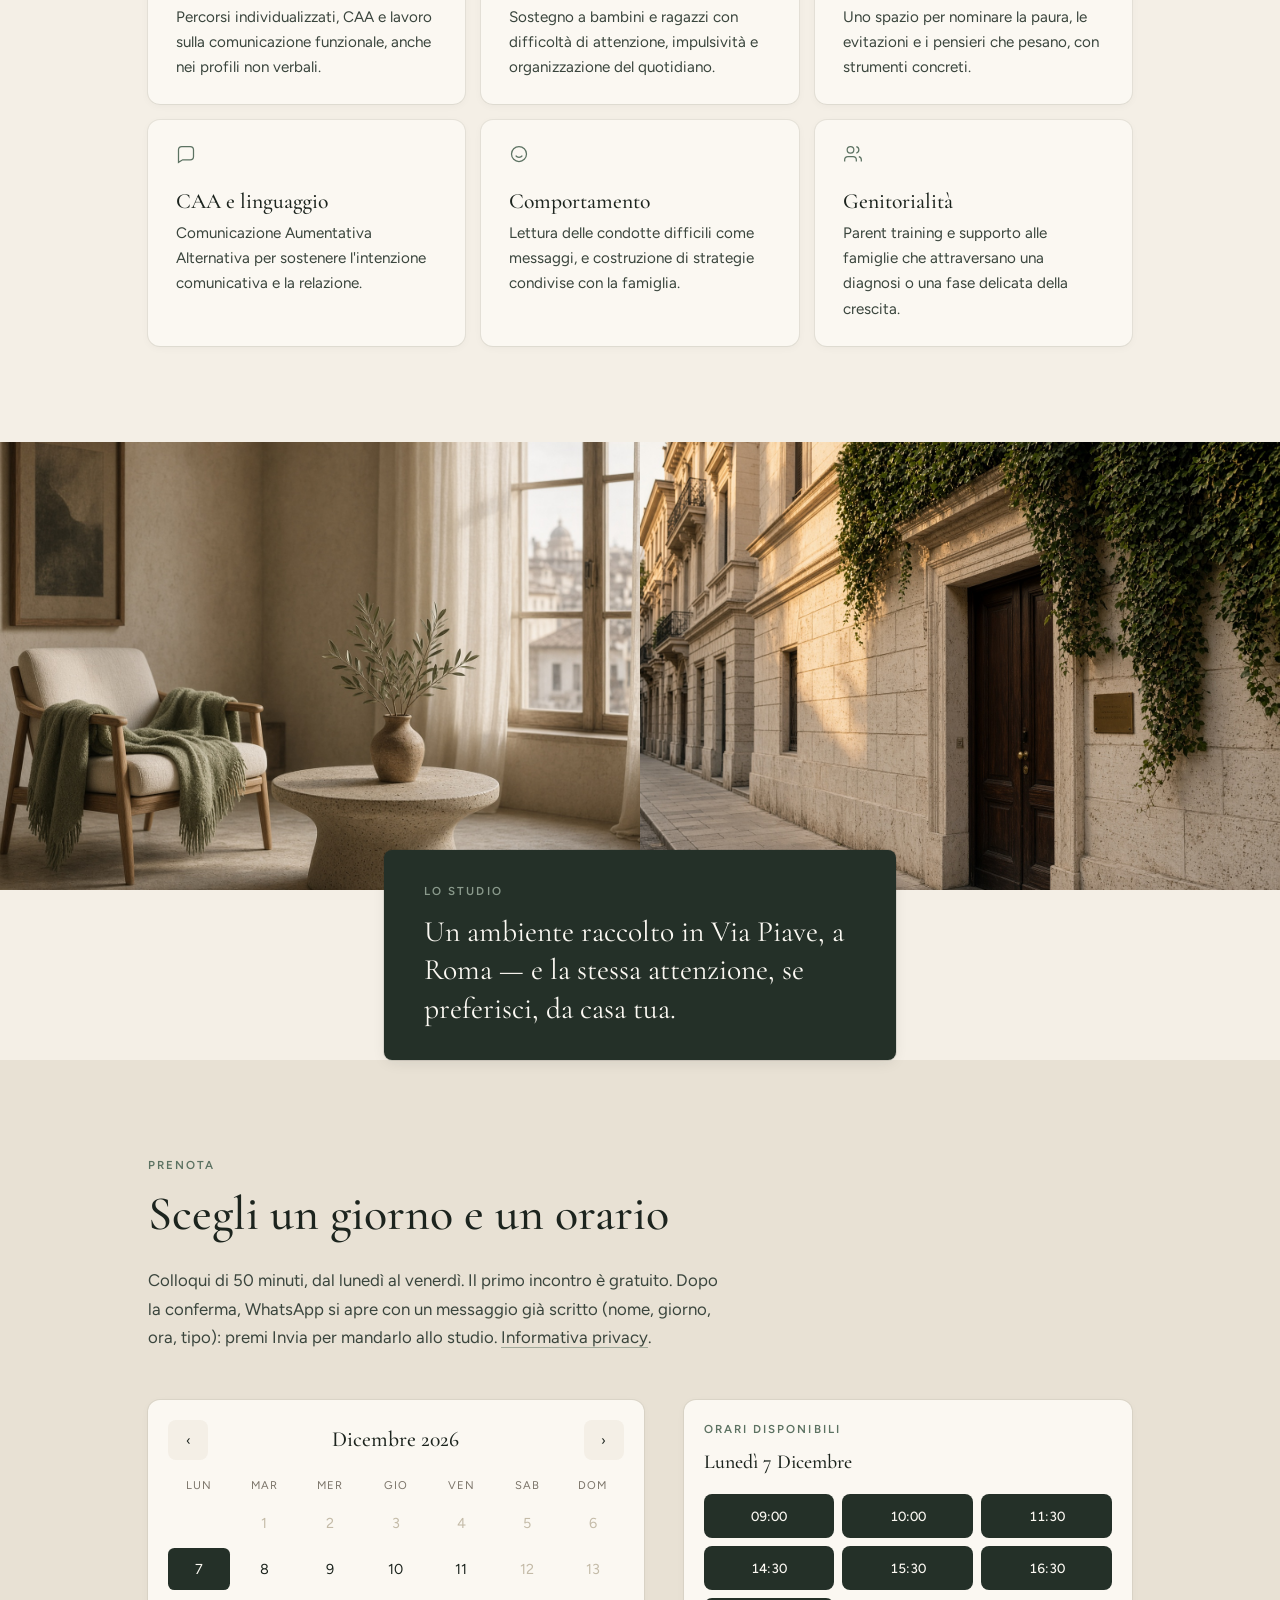
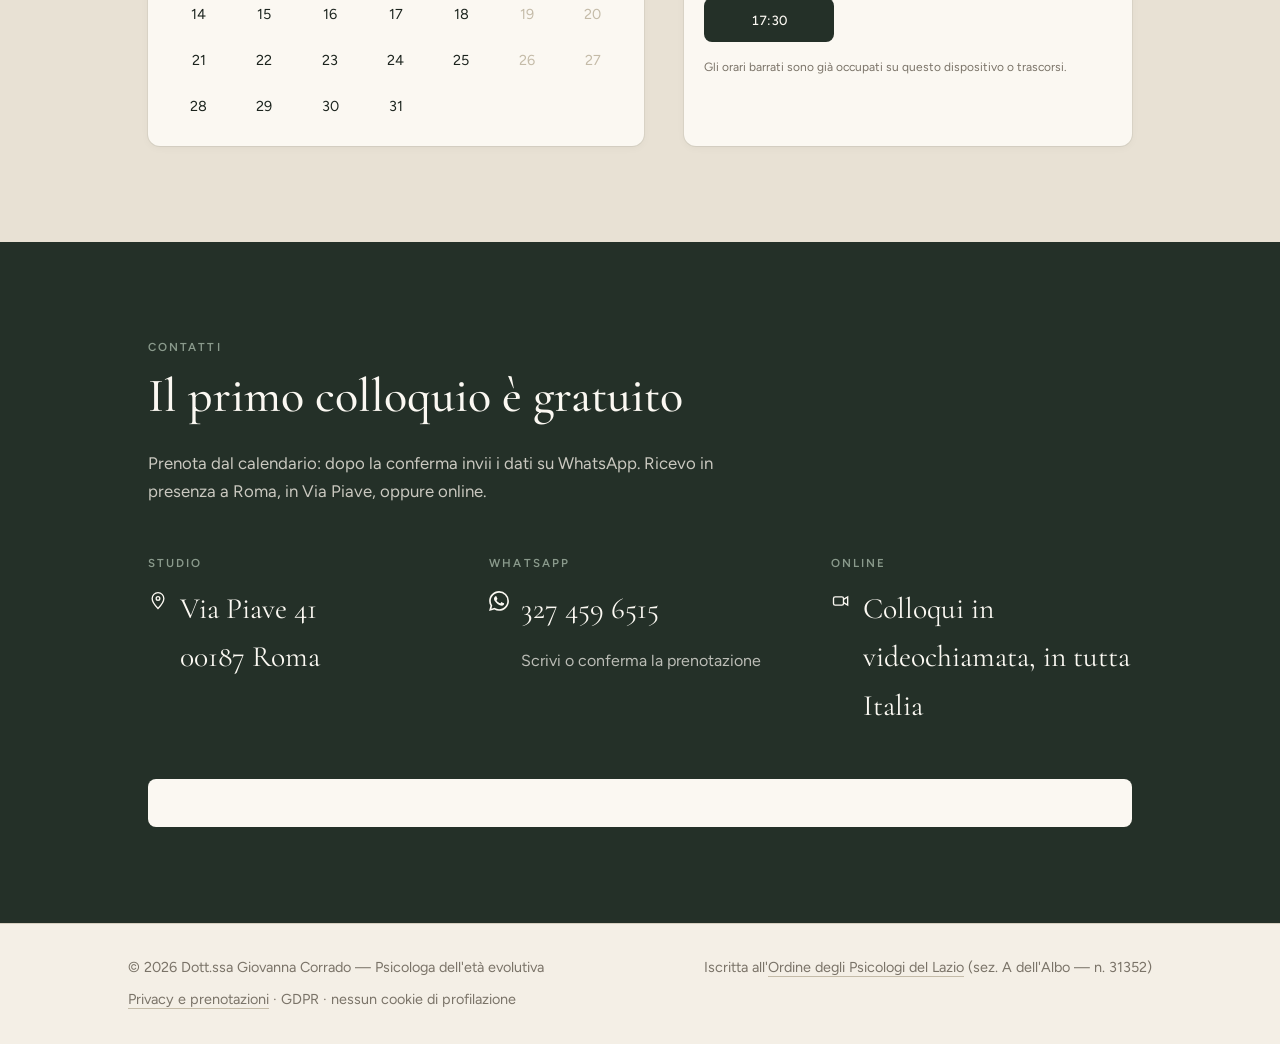
==== commit 75f577b4: "Collega le prenotazioni a WhatsApp (327 459 6515)" ====
--- a/index.html
+++ b/index.html
@@ -132,7 +132,7 @@
       <div class="wrap">
         <p class="kicker">Prenota</p>
         <h2>Scegli un giorno e un orario</h2>
-        <p class="lead" style="margin-bottom:3rem">Colloqui di 50 minuti, dal lunedì al venerdì. Il primo incontro è gratuito. Dopo la conferma ricevi un codice da conservare. Nome e codice restano sul tuo dispositivo. <a class="link" href="privacy.html">Informativa privacy</a>.</p>
+        <p class="lead" style="margin-bottom:3rem">Colloqui di 50 minuti, dal lunedì al venerdì. Il primo incontro è gratuito. Dopo la conferma, WhatsApp si apre con un messaggio già scritto (nome, giorno, ora, tipo): premi Invia per mandarlo allo studio. <a class="link" href="privacy.html">Informativa privacy</a>.</p>
         <div class="book-grid">
           <div class="cal">
             <div class="cal-head">
@@ -162,7 +162,7 @@
       <div class="wrap">
         <p class="kicker">Contatti</p>
         <h2>Il primo colloquio è gratuito</h2>
-        <p class="lead">Per informazioni o per fissare un primo incontro, prenota dal calendario. Ricevo in presenza a Roma, in Via Piave, oppure online.</p>
+        <p class="lead">Prenota dal calendario: dopo la conferma invii i dati su WhatsApp. Ricevo in presenza a Roma, in Via Piave, oppure online.</p>
         <div class="contact-grid">
           <div>
             <p class="kicker">Studio</p>
@@ -172,6 +172,13 @@
             </a>
           </div>
           <div>
+            <p class="kicker">WhatsApp</p>
+            <a href="https://wa.me/393274596515?text=Ciao%2C%20vorrei%20informazioni%20su%20un%20colloquio." target="_blank" rel="noreferrer">
+              <svg width="20" height="20" viewBox="0 0 24 24" fill="currentColor" style="margin-top:.4rem;flex-shrink:0"><path d="M17.472 14.382c-.297-.149-1.758-.867-2.03-.967-.273-.099-.471-.148-.67.15-.197.297-.767.966-.94 1.164-.173.199-.347.223-.644.075-.297-.15-1.255-.463-2.39-1.475-.883-.788-1.48-1.761-1.653-2.059-.173-.297-.018-.458.13-.606.134-.133.298-.347.446-.52.149-.174.198-.298.298-.497.099-.198.05-.371-.025-.52-.075-.149-.669-1.612-.916-2.207-.242-.579-.487-.5-.669-.51-.173-.008-.371-.01-.57-.01-.198 0-.52.074-.792.372-.272.297-1.04 1.016-1.04 2.479 0 1.462 1.065 2.875 1.213 3.074.149.198 2.096 3.2 5.077 4.487.709.306 1.262.489 1.694.625.712.227 1.36.195 1.871.118.571-.085 1.758-.719 2.006-1.413.248-.694.248-1.289.173-1.413-.074-.124-.272-.198-.57-.347m-5.421 7.403h-.004a9.87 9.87 0 01-5.031-1.378l-.361-.214-3.741.982.998-3.648-.235-.374a9.86 9.86 0 01-1.51-5.26c.001-5.45 4.436-9.884 9.888-9.884 2.64 0 5.122 1.03 6.988 2.898a9.825 9.825 0 012.893 6.994c-.003 5.45-4.435 9.884-9.885 9.884m8.413-18.297A11.815 11.815 0 0012.05 0C5.495 0 .16 5.335.157 11.892c0 2.096.547 4.142 1.588 5.945L.057 24l6.305-1.654a11.882 11.882 0 005.683 1.448h.005c6.554 0 11.89-5.335 11.893-11.893a11.821 11.821 0 00-3.48-8.413z"/></svg>
+              <span>327 459 6515<br /><span style="font-family:Figtree,sans-serif;font-size:1rem;opacity:.7">Scrivi o conferma la prenotazione</span></span>
+            </a>
+          </div>
+          <div>
             <p class="kicker">Online</p>
             <p class="big">
               <svg width="20" height="20" viewBox="0 0 24 24" fill="none" stroke="currentColor" stroke-width="1.6" style="margin-top:.4rem;flex-shrink:0"><path d="M15 10 20 7v10l-5-3"/><rect x="3" y="7" width="12" height="10" rx="2"/></svg>
@@ -213,25 +220,26 @@
         <div class="field">
           <label for="guest-name">Nome</label>
           <input id="guest-name" name="name" autocomplete="name" required />
-          <span class="hint">Resta solo su questo dispositivo. Non viene inviato allo studio.</span>
+          <span class="hint">Compare nel messaggio WhatsApp per lo studio e resta sul tuo dispositivo.</span>
         </div>
         <label class="consent">
           <input id="privacy-consent" type="checkbox" required />
-          <span>Ho letto l'<a class="link" href="privacy.html" target="_blank" rel="noreferrer">informativa privacy</a> e acconsento a riservare lo slot. Il nome resta sul mio dispositivo.</span>
+          <span>Ho letto l'<a class="link" href="privacy.html" target="_blank" rel="noreferrer">informativa privacy</a> e acconsento a riservare lo slot e a inviare nome, data, orario, tipo e modalità allo studio tramite WhatsApp.</span>
         </label>
-        <button class="btn" type="submit" style="width:100%;margin-top:1rem">Prenota lo slot</button>
+        <button class="btn" type="submit" style="width:100%;margin-top:1rem">Prenota e apri WhatsApp</button>
       </form>
     </div>
     <div id="ok-view" hidden>
       <div class="dlg-head">
-        <h2>Prenotazione confermata</h2>
-        <p>Conserva il codice.</p>
+        <h2>Prenotazione riservata</h2>
+        <p>Conserva il codice. Per far arrivare i dati allo studio, invia il messaggio su WhatsApp.</p>
       </div>
       <div class="check">✓</div>
       <p class="code" id="ok-code"></p>
       <p id="ok-copy" style="text-transform:capitalize"></p>
-      <p class="hint">In agenda resta il promemoria sul tuo dispositivo. <a class="link" href="privacy.html">Informativa privacy</a>.</p>
-      <form method="dialog"><button class="btn" style="width:100%;margin-top:1.5rem">Chiudi</button></form>
+      <p class="hint">Si apre la chat con 327 459 6515. Il testo è già pronto: premi Invia. <a class="link" href="privacy.html">Informativa privacy</a>.</p>
+      <a class="btn" id="ok-wa" href="https://wa.me/393274596515" target="_blank" rel="noreferrer" style="width:100%;margin-top:1.5rem;box-sizing:border-box">Invia su WhatsApp</a>
+      <form method="dialog"><button class="btn btn-outline" style="width:100%;margin-top:.5rem">Chiudi</button></form>
     </div>
   </dialog>
 
--- a/css/site.css
+++ b/css/site.css
@@ -222,6 +222,7 @@
   .band-imgs img { height: 24rem; }
 }
 @media (min-width: 1024px) {
+  .contact-grid { grid-template-columns: 1fr 1fr 1fr; }
   .nav { display: flex; }
   .menu-btn { display: none; }
   .hero { grid-template-columns: 1.05fr 0.95fr; gap: 4rem; padding-top: 7rem; }
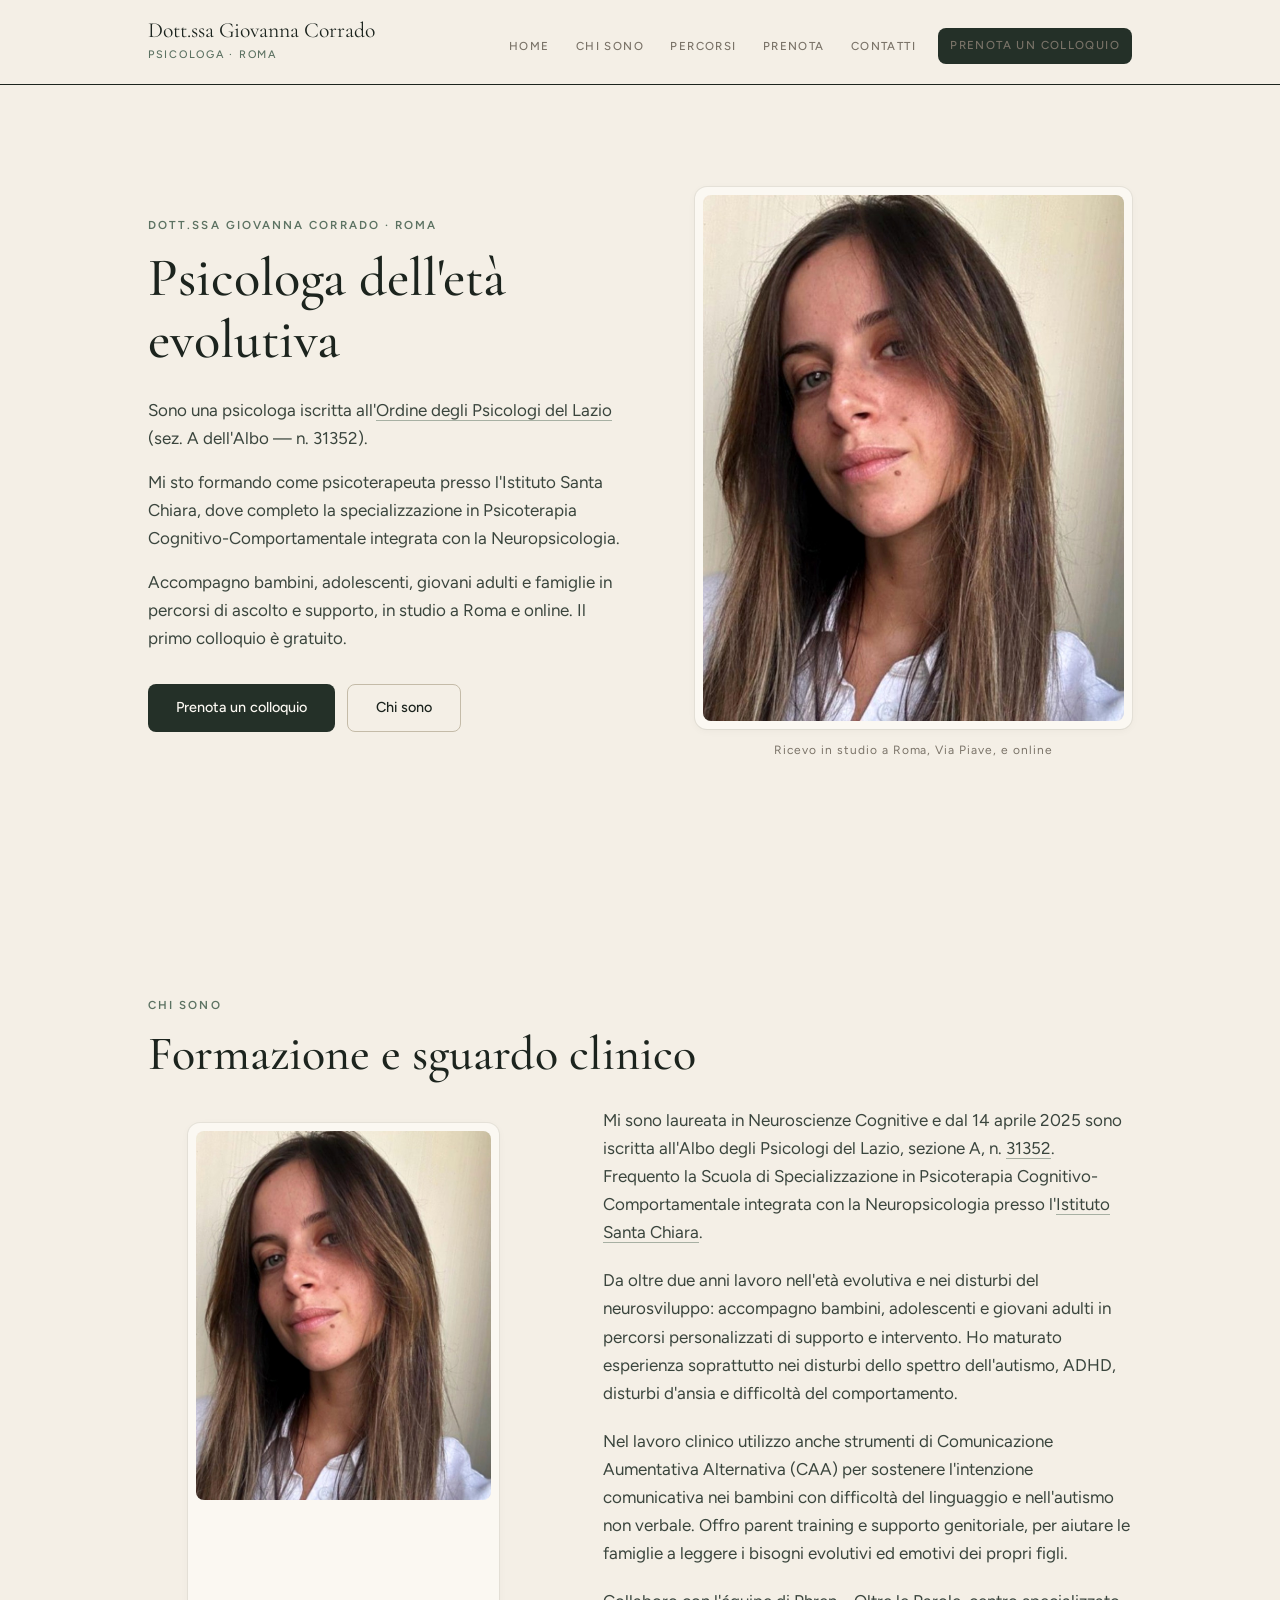
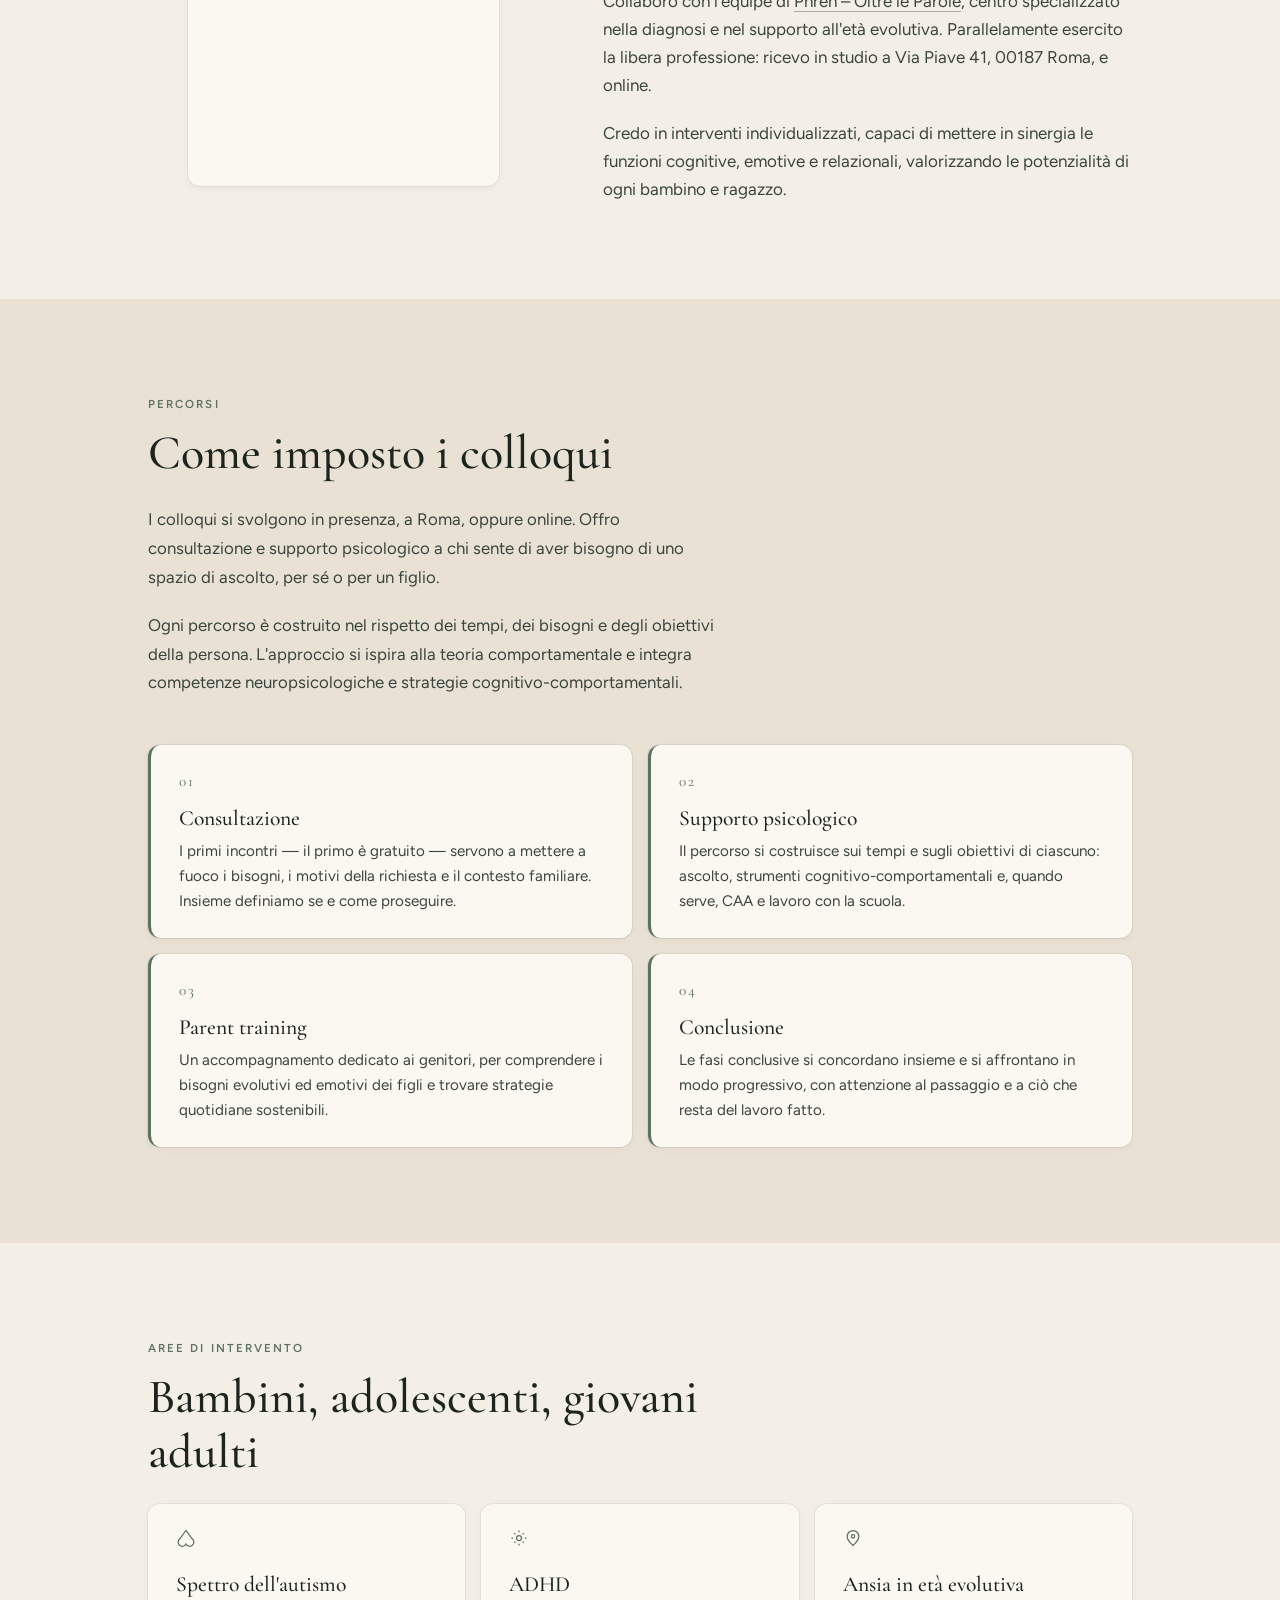
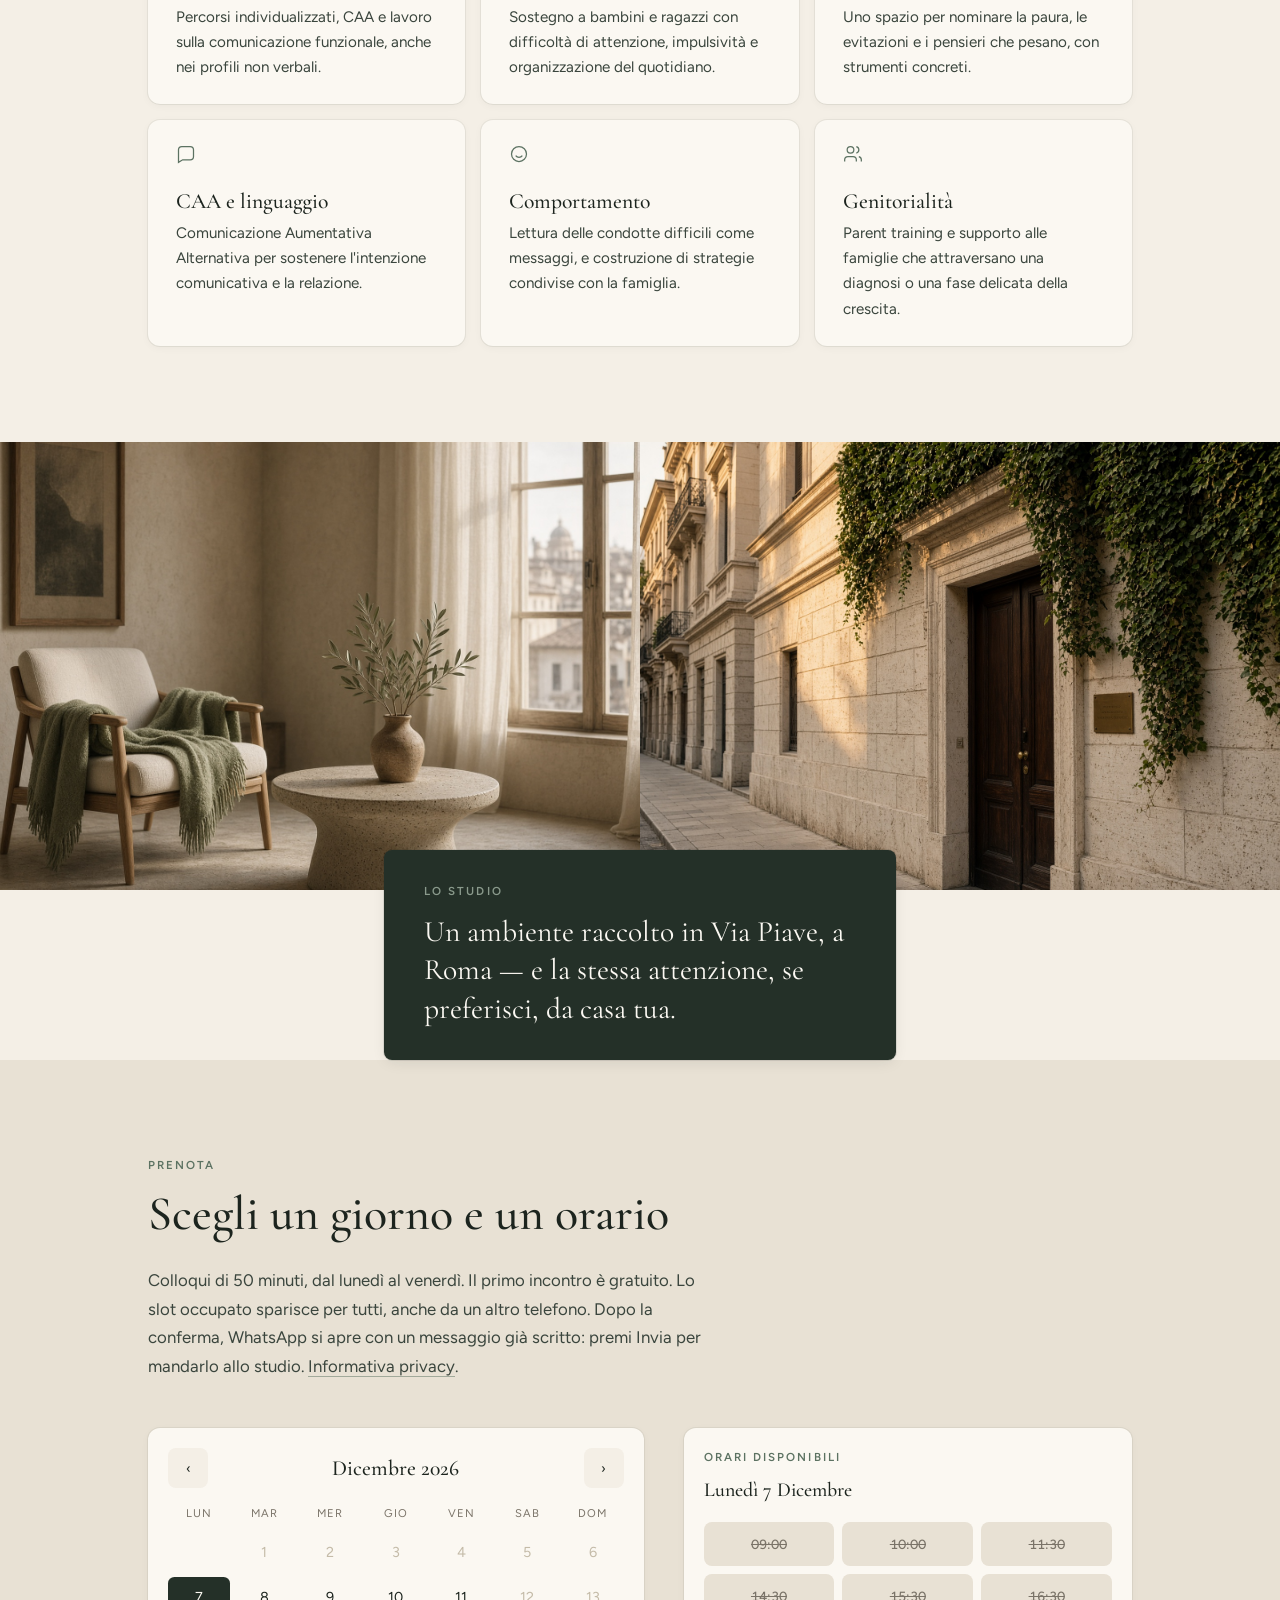
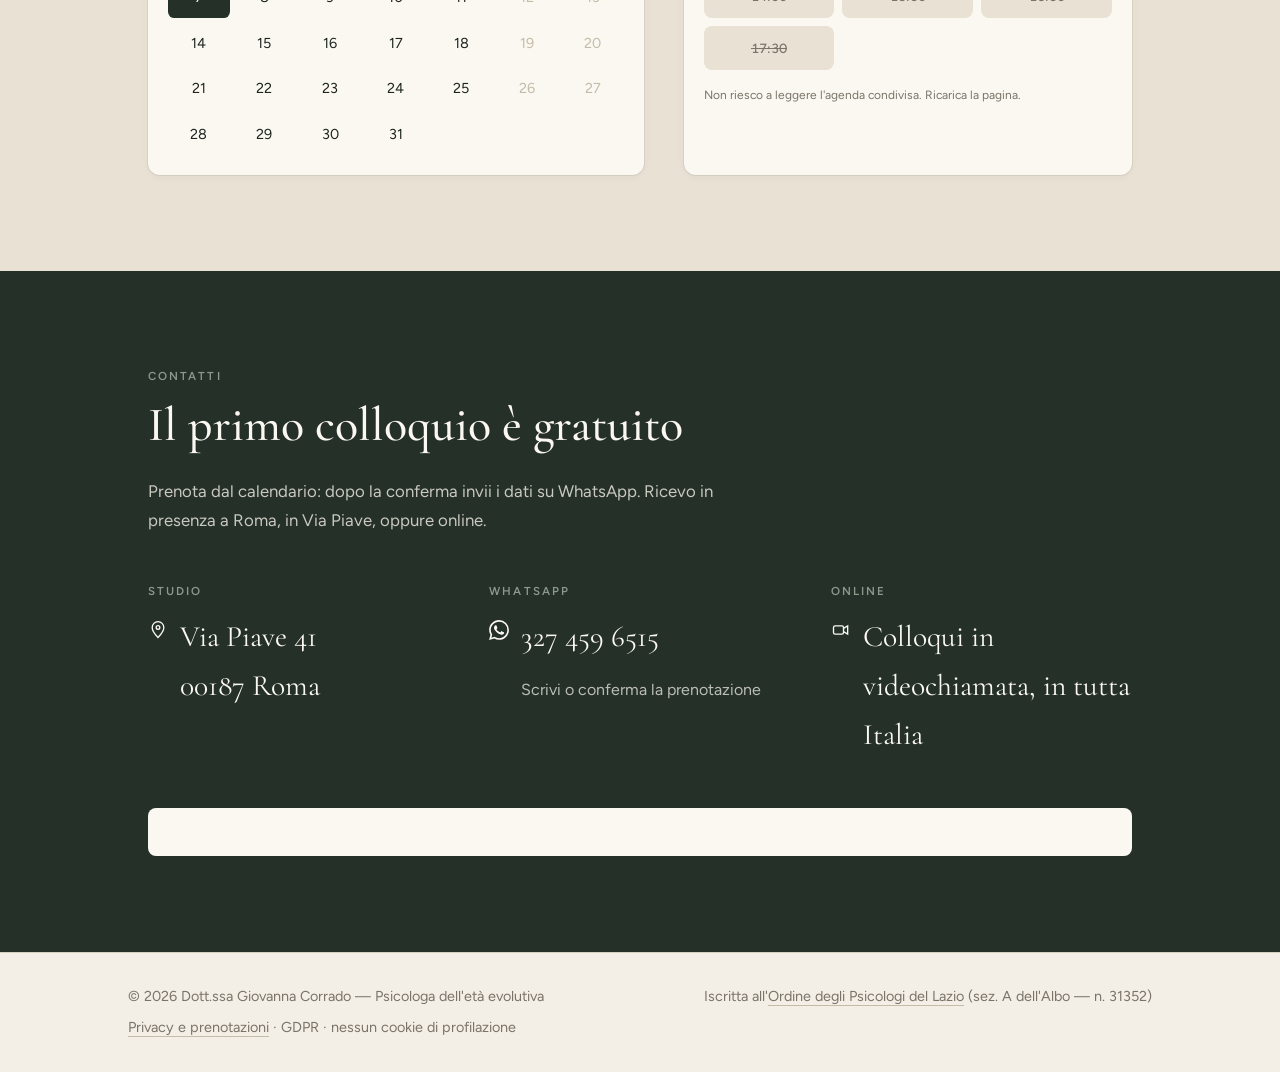
==== commit 1b3aacce: "Agenda condivisa: lo slot occupato vale su tutti i dispositivi" ====
--- a/index.html
+++ b/index.html
@@ -132,7 +132,7 @@
       <div class="wrap">
         <p class="kicker">Prenota</p>
         <h2>Scegli un giorno e un orario</h2>
-        <p class="lead" style="margin-bottom:3rem">Colloqui di 50 minuti, dal lunedì al venerdì. Il primo incontro è gratuito. Dopo la conferma, WhatsApp si apre con un messaggio già scritto (nome, giorno, ora, tipo): premi Invia per mandarlo allo studio. <a class="link" href="privacy.html">Informativa privacy</a>.</p>
+        <p class="lead" style="margin-bottom:3rem">Colloqui di 50 minuti, dal lunedì al venerdì. Il primo incontro è gratuito. Lo slot occupato sparisce per tutti, anche da un altro telefono. Dopo la conferma, WhatsApp si apre con un messaggio già scritto: premi Invia per mandarlo allo studio. <a class="link" href="privacy.html">Informativa privacy</a>.</p>
         <div class="book-grid">
           <div class="cal">
             <div class="cal-head">
